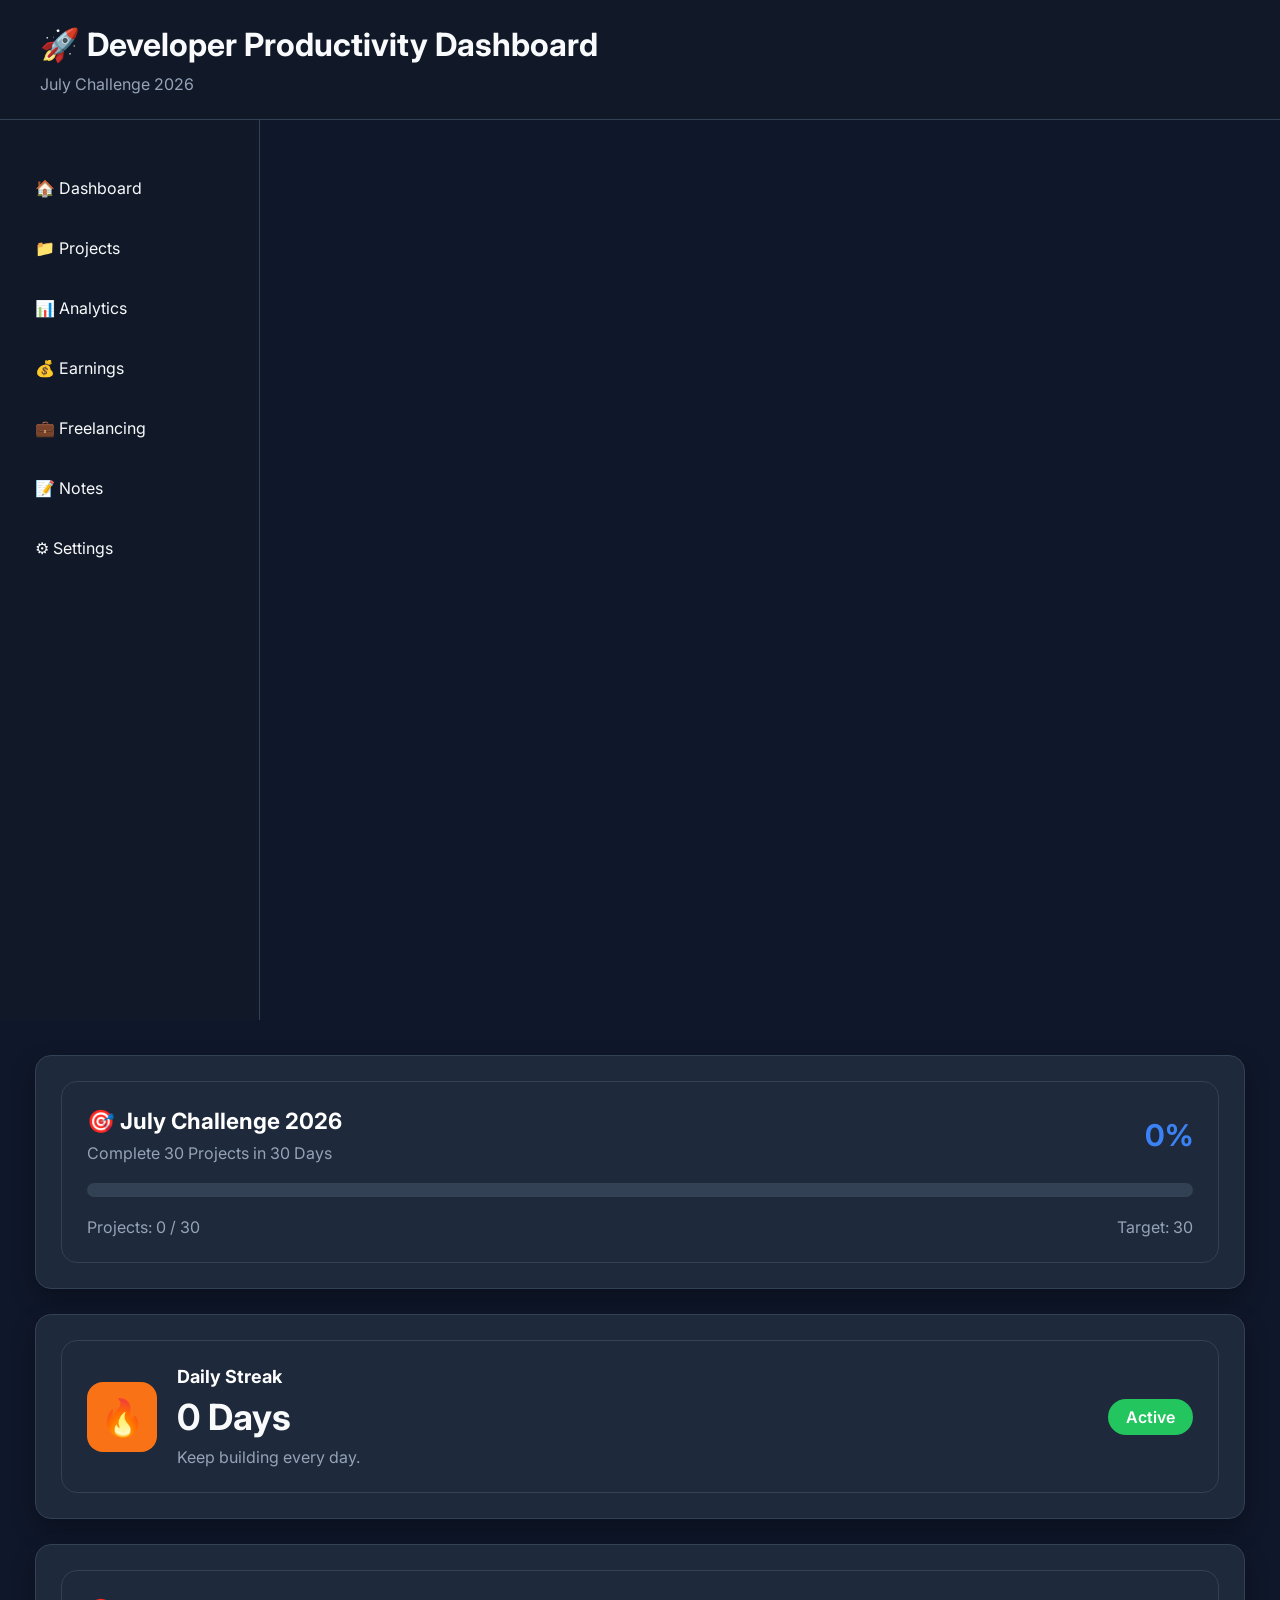
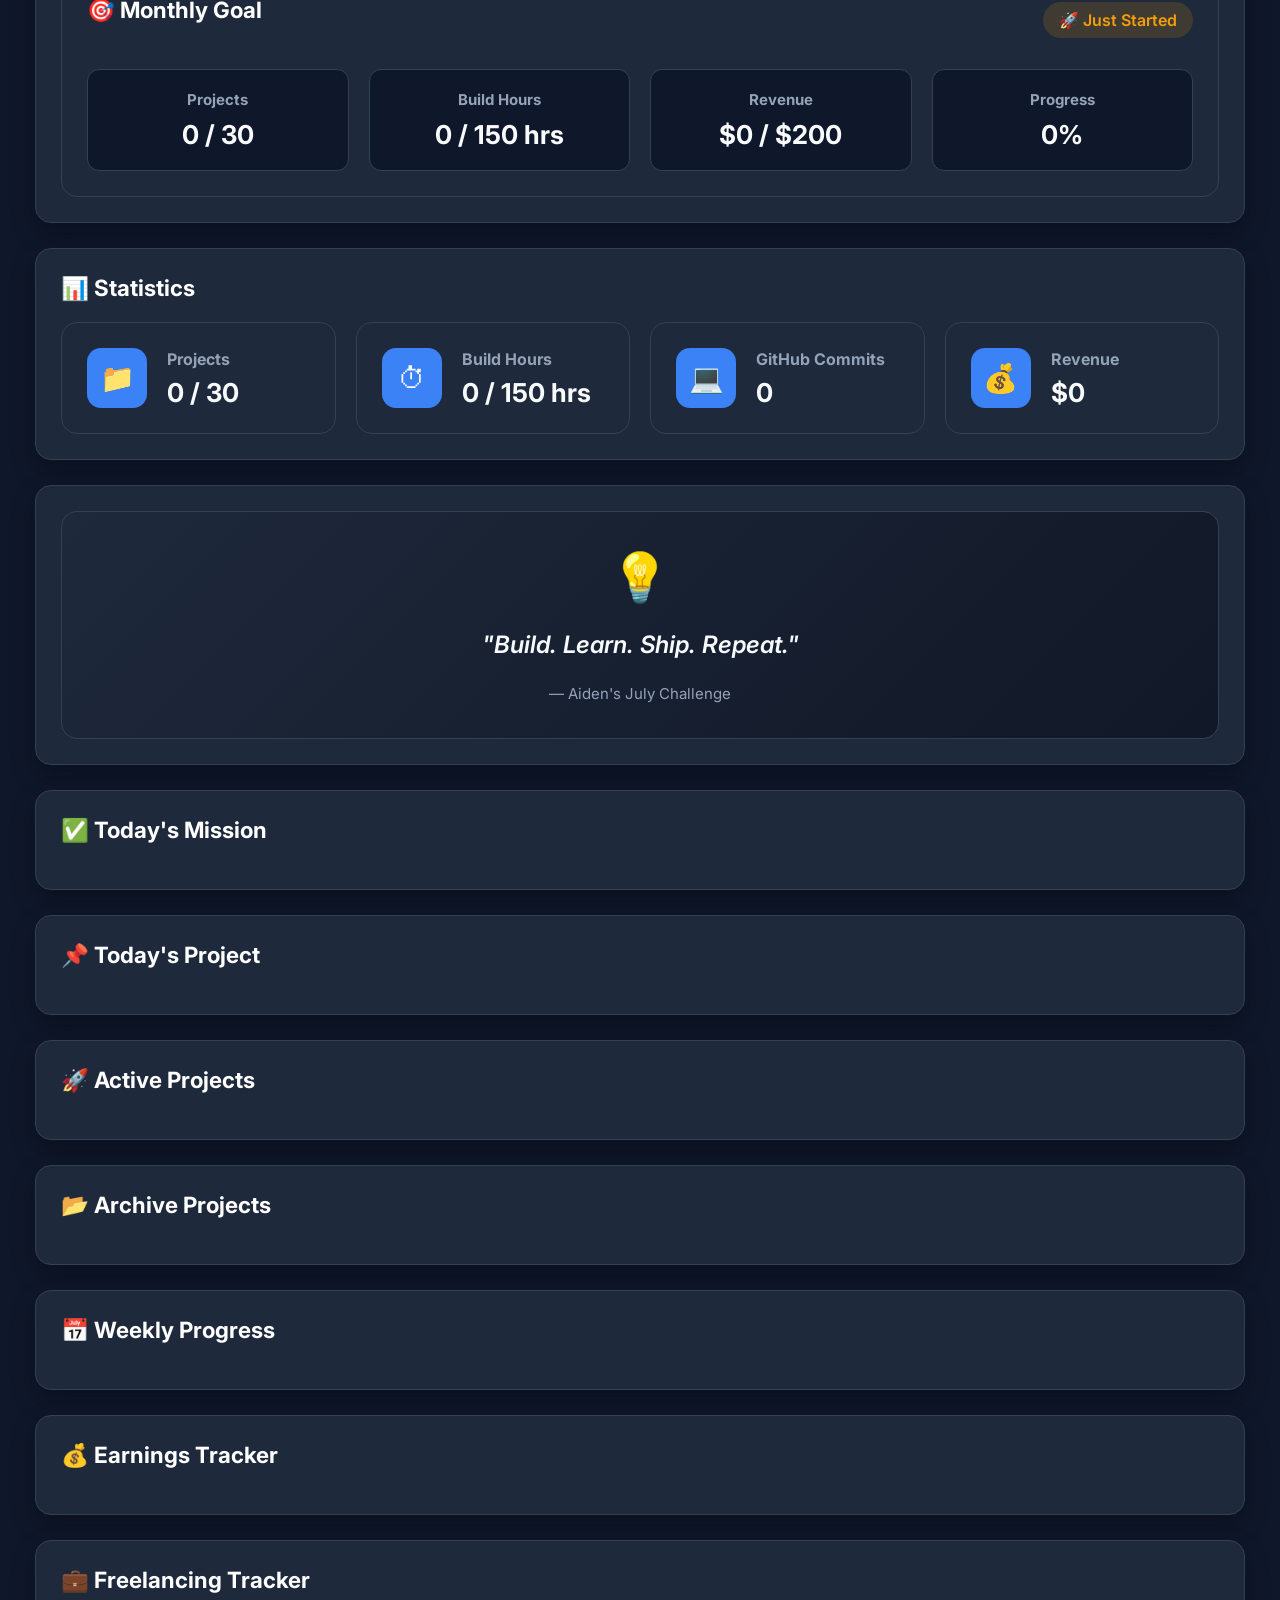
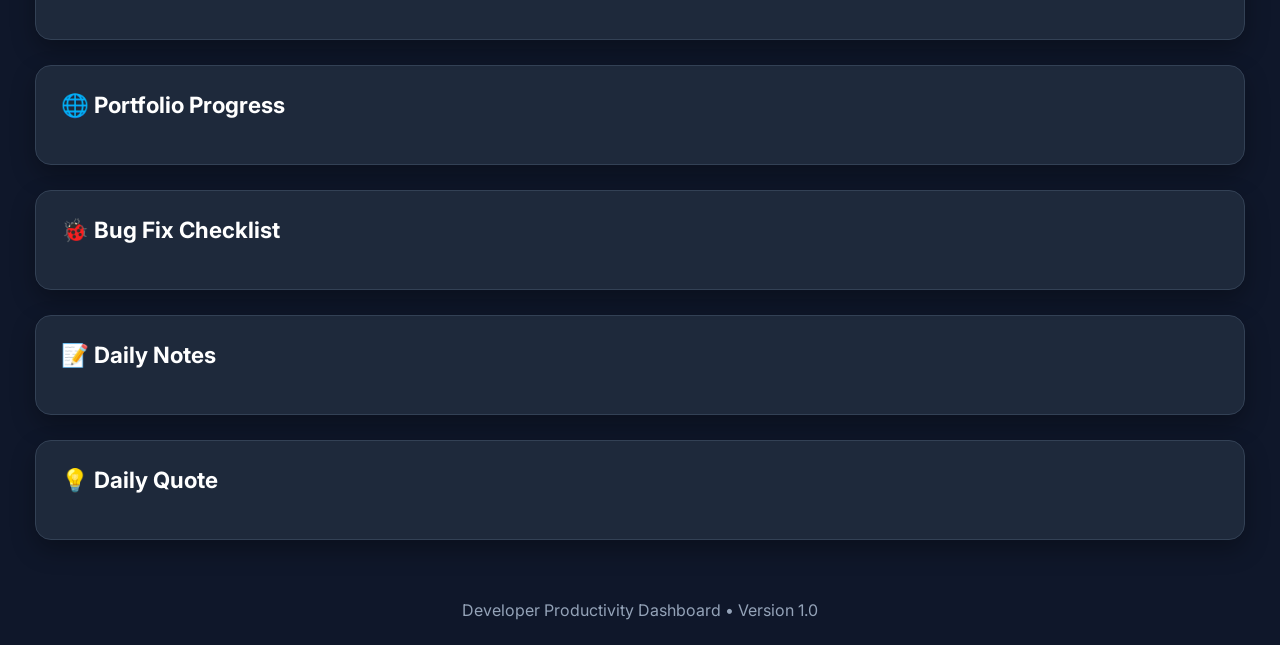
==== index.html @ 8134ac71 "july-tracker" ====
<!DOCTYPE html>
<html lang="en">

<head>
    <!-- Meta -->
    <meta charset="UTF-8">
    <meta name="viewport" content="width=device-width, initial-scale=1.0">

    <!-- Title -->
    <title>Developer Dashboard | July Tracker</title>

    <!-- CSS -->
    <link rel="stylesheet" href="assets/css/style.css">

    <!-- Google Font -->
    <link rel="preconnect" href="https://fonts.googleapis.com">
    <link rel="preconnect" href="https://fonts.gstatic.com" crossorigin>

    <!-- Font Awesome -->
    <link rel="stylesheet"
        href="https://cdnjs.cloudflare.com/ajax/libs/font-awesome/6.7.2/css/all.min.css">
</head>

<body>

    <!-- ================= HEADER ================= -->
    <header id="header">
        <h1>🚀 Developer Productivity Dashboard</h1>
        <p>July Challenge 2026</p>
    </header>

    <!-- ================= SIDEBAR ================= -->
    <aside id="sidebar">

        <nav>

            <ul>
                <li>🏠 Dashboard</li>
                <li>📁 Projects</li>
                <li>📊 Analytics</li>
                <li>💰 Earnings</li>
                <li>💼 Freelancing</li>
                <li>📝 Notes</li>
                <li>⚙ Settings</li>
            </ul>

        </nav>

    </aside>

    <!-- ================= MAIN ================= -->
    <main id="dashboard">

<section id="hero">

    <div class="progress-card">

        <div class="progress-header">

            <div>
                <h2>🎯 July Challenge 2026</h2>
                <p>Complete 30 Projects in 30 Days</p>
            </div>

            <div class="progress-percent">
                <span>0%</span>
            </div>

        </div>

        <div class="progress-bar">

            <div class="progress-fill"></div>

        </div>

        <div class="progress-footer">

            <span>Projects: 0 / 30</span>

            <span>Target: 30</span>

        </div>

    </div>
    
</section>

<section id="streak">

    <div class="streak-card">

        <div class="streak-icon">
            🔥
        </div>

        <div class="streak-content">

            <h2>Daily Streak</h2>

            <h1>0 Days</h1>

            <p>Keep building every day.</p>

        </div>

        <div class="streak-status">

            <span class="badge">
                Active
            </span>

        </div>

    </div>

</section>

<section id="monthly-goal">

    <div class="goal-card">

        <div class="goal-header">

            <h2>🎯 Monthly Goal</h2>

            <span class="goal-status">
                🚀 Just Started
            </span>

        </div>

        <div class="goal-grid">

            <div class="goal-item">

                <h3>Projects</h3>

                <p>0 / 30</p>

            </div>

            <div class="goal-item">

                <h3>Build Hours</h3>

                <p>0 / 150 hrs</p>

            </div>

            <div class="goal-item">

                <h3>Revenue</h3>

                <p>$0 / $200</p>

            </div>

            <div class="goal-item">

                <h3>Progress</h3>

                <p>0%</p>

            </div>

        </div>

    </div>

</section>

<section id="stats">

    <h2>📊 Statistics</h2>

    <div class="stats-grid">

        <div class="stat-card">

            <div class="stat-icon">📁</div>

            <div class="stat-info">

                <h3>Projects</h3>

                <p>0 / 30</p>

            </div>

        </div>

        <div class="stat-card">

            <div class="stat-icon">⏱</div>

            <div class="stat-info">

                <h3>Build Hours</h3>

                <p>0 / 150 hrs</p>

            </div>

        </div>

        <div class="stat-card">

            <div class="stat-icon">💻</div>

            <div class="stat-info">

                <h3>GitHub Commits</h3>

                <p>0</p>

            </div>

        </div>

        <div class="stat-card">

            <div class="stat-icon">💰</div>

            <div class="stat-info">

                <h3>Revenue</h3>

                <p>$0</p>

            </div>

        </div>

    </div>

</section>

<section id="quote">

    <div class="quote-card">

        <div class="quote-icon">
            💡
        </div>

        <blockquote>

            "Build. Learn. Ship. Repeat."

        </blockquote>

        <p class="quote-author">

            — Aiden's July Challenge

        </p>

    </div>

</section>

        <section id="today-mission">
            <h2>✅ Today's Mission</h2>
        </section>

        <section id="today-project">
            <h2>📌 Today's Project</h2>
        </section>

        <section id="active-projects">
            <h2>🚀 Active Projects</h2>
        </section>

        <section id="archive-projects">
            <h2>📂 Archive Projects</h2>
        </section>

        <section id="weekly-progress">
            <h2>📅 Weekly Progress</h2>
        </section>

        <section id="earnings">
            <h2>💰 Earnings Tracker</h2>
        </section>

        <section id="freelancing">
            <h2>💼 Freelancing Tracker</h2>
        </section>

        <section id="portfolio">
            <h2>🌐 Portfolio Progress</h2>
        </section>

        <section id="bug-fix">
            <h2>🐞 Bug Fix Checklist</h2>
        </section>

        <section id="notes">
            <h2>📝 Daily Notes</h2>
        </section>

        <section id="quote">
            <h2>💡 Daily Quote</h2>
        </section>

    </main>

    <!-- ================= FOOTER ================= -->
    <footer id="footer">

        <p>
            Developer Productivity Dashboard • Version 1.0
        </p>

    </footer>

    <!-- JavaScript -->
    <script src="assets/js/app.js"></script>

</body>

</html>
---- assets/css/style.css ----
/* ===================================
   Google Font
=================================== */
@import url('https://fonts.googleapis.com/css2?family=Inter:wght@300;400;500;600;700&display=swap');

/* ===================================
   Reset
=================================== */

*{
    margin:0;
    padding:0;
    box-sizing:border-box;
}

html{
    scroll-behavior:smooth;
}

body{
    font-family:'Inter',sans-serif;
    background:#0f172a;
    color:#f8fafc;
}

/* ===================================
   Variables
=================================== */

:root{

    --bg:#0f172a;
    --sidebar:#111827;
    --card:#1e293b;

    --primary:#3b82f6;
    --success:#22c55e;
    --warning:#f59e0b;
    --danger:#ef4444;

    --text:#f8fafc;
    --muted:#94a3b8;
    --border:#334155;

    --radius:16px;
    --shadow:0 10px 25px rgba(0,0,0,.30);

}

/* ===================================
   Layout
=================================== */

.app-layout{

    display:flex;
    min-height:100vh;

}

/* ===================================
   Sidebar
=================================== */

#sidebar{

    width:260px;
    background:var(--sidebar);
    padding:30px 20px;
    border-right:1px solid var(--border);

    position:sticky;
    top:0;
    height:100vh;

}

#sidebar nav ul{

    list-style:none;

}

#sidebar li{

    margin:16px 0;
    padding:12px 15px;

    border-radius:12px;

    cursor:pointer;

    transition:.3s;

}

#sidebar li:hover{

    background:var(--primary);

}

/* ===================================
   Main Content
=================================== */

.main-content{

    flex:1;
    display:flex;
    flex-direction:column;

}

/* ===================================
   Header
=================================== */

#header{

    background:#111827;

    padding:25px 40px;

    border-bottom:1px solid var(--border);

}

#header h1{

    font-size:2rem;
    margin-bottom:10px;

}

#header p{

    color:var(--muted);

}

/* ===================================
   Dashboard
=================================== */

#dashboard{

    padding:35px;

    display:grid;

    gap:25px;

}

/* ===================================
   Sections
=================================== */

#dashboard section{

    background:var(--card);

    border:1px solid var(--border);

    border-radius:var(--radius);

    padding:25px;

    box-shadow:var(--shadow);

    transition:.3s;

}

#dashboard section:hover{

    transform:translateY(-4px);

    border-color:var(--primary);

}

/* ===================================
   Section Titles
=================================== */

section h2{

    margin-bottom:20px;

    font-size:1.4rem;

    color:white;

}

/* ===================================
   Footer
=================================== */

#footer{

    text-align:center;

    padding:25px;

    color:var(--muted);

}

/* ===================================
   Scrollbar
=================================== */

::-webkit-scrollbar{

    width:10px;

}

::-webkit-scrollbar-track{

    background:#111827;

}

::-webkit-scrollbar-thumb{

    background:#3b82f6;

    border-radius:20px;

}

/* ===================================
   Responsive
=================================== */

@media(max-width:992px){

    .app-layout{

        flex-direction:column;

    }

    #sidebar{

        width:100%;
        height:auto;
        position:relative;

    }

    #sidebar nav ul{

        display:flex;
        flex-wrap:wrap;
        gap:10px;

    }

}

@media(max-width:768px){

    #header{

        padding:20px;

    }

    #dashboard{

        padding:20px;

    }

    #header h1{

        font-size:1.5rem;

    }

    section h2{

        font-size:1.2rem;

    }

}

/* ===================================
   Statistics Cards
=================================== */

.stats-grid{

    display:grid;

    grid-template-columns:repeat(auto-fit,minmax(220px,1fr));

    gap:20px;

    margin-top:20px;

}

.stat-card{

    background:#1e293b;

    border:1px solid var(--border);

    border-radius:16px;

    padding:25px;

    display:flex;

    align-items:center;

    gap:20px;

    transition:.3s;

}

.stat-card:hover{

    transform:translateY(-6px);

    border-color:var(--primary);

    box-shadow:0 12px 30px rgba(0,0,0,.3);

}

.stat-icon{

    width:60px;

    height:60px;

    border-radius:14px;

    background:#3b82f6;

    display:flex;

    justify-content:center;

    align-items:center;

    font-size:28px;

}

.stat-info h3{

    font-size:16px;

    color:var(--muted);

    margin-bottom:8px;

}

.stat-info p{

    font-size:26px;

    font-weight:700;

}

/* ===================================
   Progress Card
=================================== */

.progress-card{

    background:var(--card);

    border:1px solid var(--border);

    border-radius:16px;

    padding:25px;

}

.progress-header{

    display:flex;

    justify-content:space-between;

    align-items:center;

    margin-bottom:20px;

}

.progress-header h2{

    margin-bottom:8px;

}

.progress-header p{

    color:var(--muted);

}

.progress-percent{

    font-size:30px;

    font-weight:bold;

    color:var(--primary);

}

.progress-bar{

    width:100%;

    height:14px;

    background:#334155;

    border-radius:50px;

    overflow:hidden;

    margin-bottom:20px;

}

.progress-fill{

    width:0%;

    height:100%;

    background:linear-gradient(90deg,#3b82f6,#22c55e);

    border-radius:50px;

    transition:.5s;

}

.progress-footer{

    display:flex;

    justify-content:space-between;

    color:var(--muted);

}

/* ===================================
   Daily Streak
=================================== */

.streak-card{

    background:var(--card);

    border:1px solid var(--border);

    border-radius:16px;

    padding:25px;

    display:flex;

    justify-content:space-between;

    align-items:center;

    gap:20px;

    transition:.3s;

}

.streak-card:hover{

    transform:translateY(-4px);

    border-color:#f97316;

}

.streak-icon{

    width:70px;

    height:70px;

    border-radius:16px;

    display:flex;

    justify-content:center;

    align-items:center;

    font-size:36px;

    background:#f97316;

}

.streak-content{

    flex:1;

}

.streak-content h2{

    font-size:18px;

    margin-bottom:8px;

}

.streak-content h1{

    font-size:36px;

    margin-bottom:8px;

}

.streak-content p{

    color:var(--muted);

}

.badge{

    padding:8px 18px;

    border-radius:50px;

    background:var(--success);

    color:white;

    font-weight:600;

}

/* ===================================
   Monthly Goal Card
=================================== */

.goal-card{

    background:var(--card);

    border:1px solid var(--border);

    border-radius:16px;

    padding:25px;

    transition:.3s;

}

.goal-card:hover{

    transform:translateY(-4px);

    border-color:var(--warning);

}

.goal-header{

    display:flex;

    justify-content:space-between;

    align-items:center;

    margin-bottom:25px;

}

.goal-status{

    background:rgba(245,158,11,.15);

    color:var(--warning);

    padding:8px 16px;

    border-radius:30px;

    font-weight:600;

}

.goal-grid{

    display:grid;

    grid-template-columns:repeat(auto-fit,minmax(180px,1fr));

    gap:20px;

}

.goal-item{

    background:#0f172a;

    border:1px solid var(--border);

    border-radius:12px;

    padding:20px;

    text-align:center;

}

.goal-item h3{

    color:var(--muted);

    font-size:15px;

    margin-bottom:10px;

}

.goal-item p{

    font-size:26px;

    font-weight:700;

}

/* ===================================
   Daily Quote
=================================== */

.quote-card{

    background:linear-gradient(135deg,#1e293b,#111827);

    border:1px solid var(--border);

    border-radius:16px;

    padding:35px;

    text-align:center;

    transition:.3s;

}

.quote-card:hover{

    transform:translateY(-5px);

    border-color:var(--primary);

}

.quote-icon{

    font-size:48px;

    margin-bottom:20px;

}

.quote-card blockquote{

    font-size:24px;

    font-style:italic;

    font-weight:600;

    line-height:1.6;

    margin-bottom:20px;

}

.quote-author{

    color:var(--muted);

    font-size:15px;

}
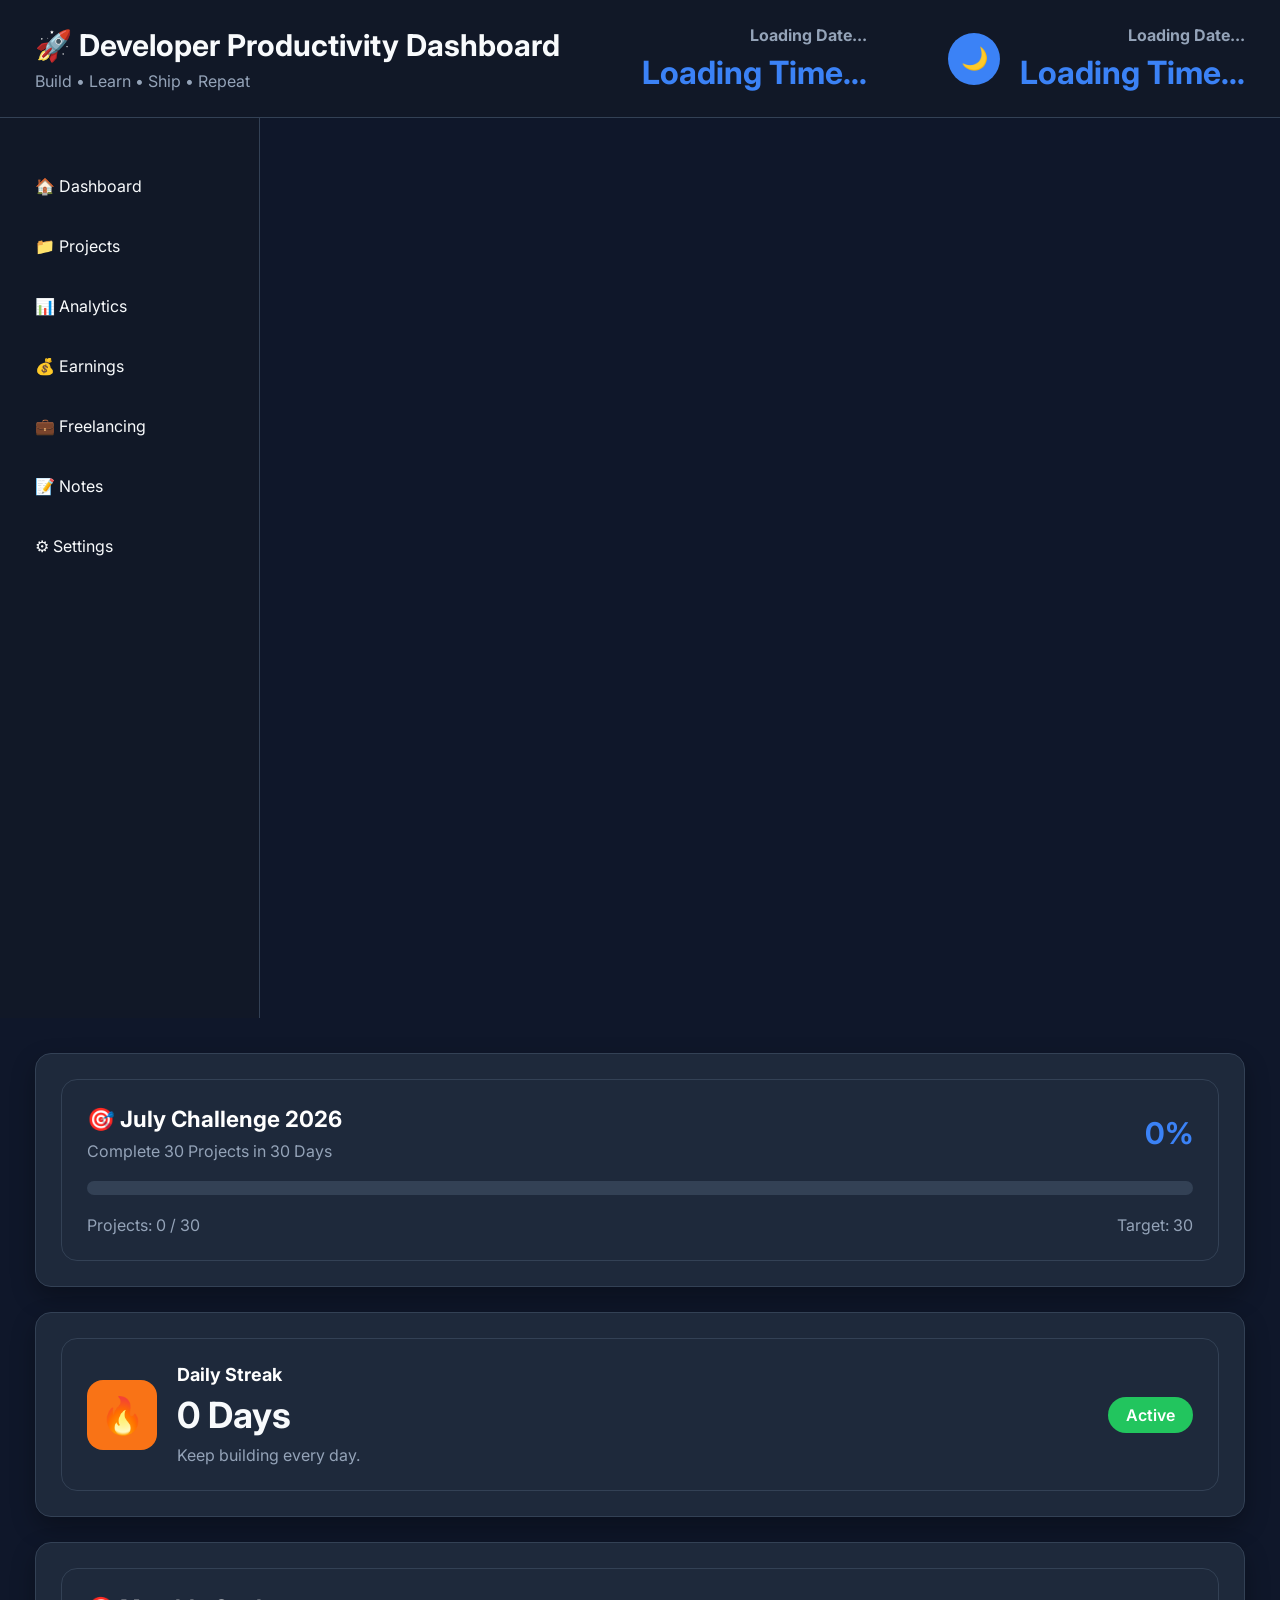
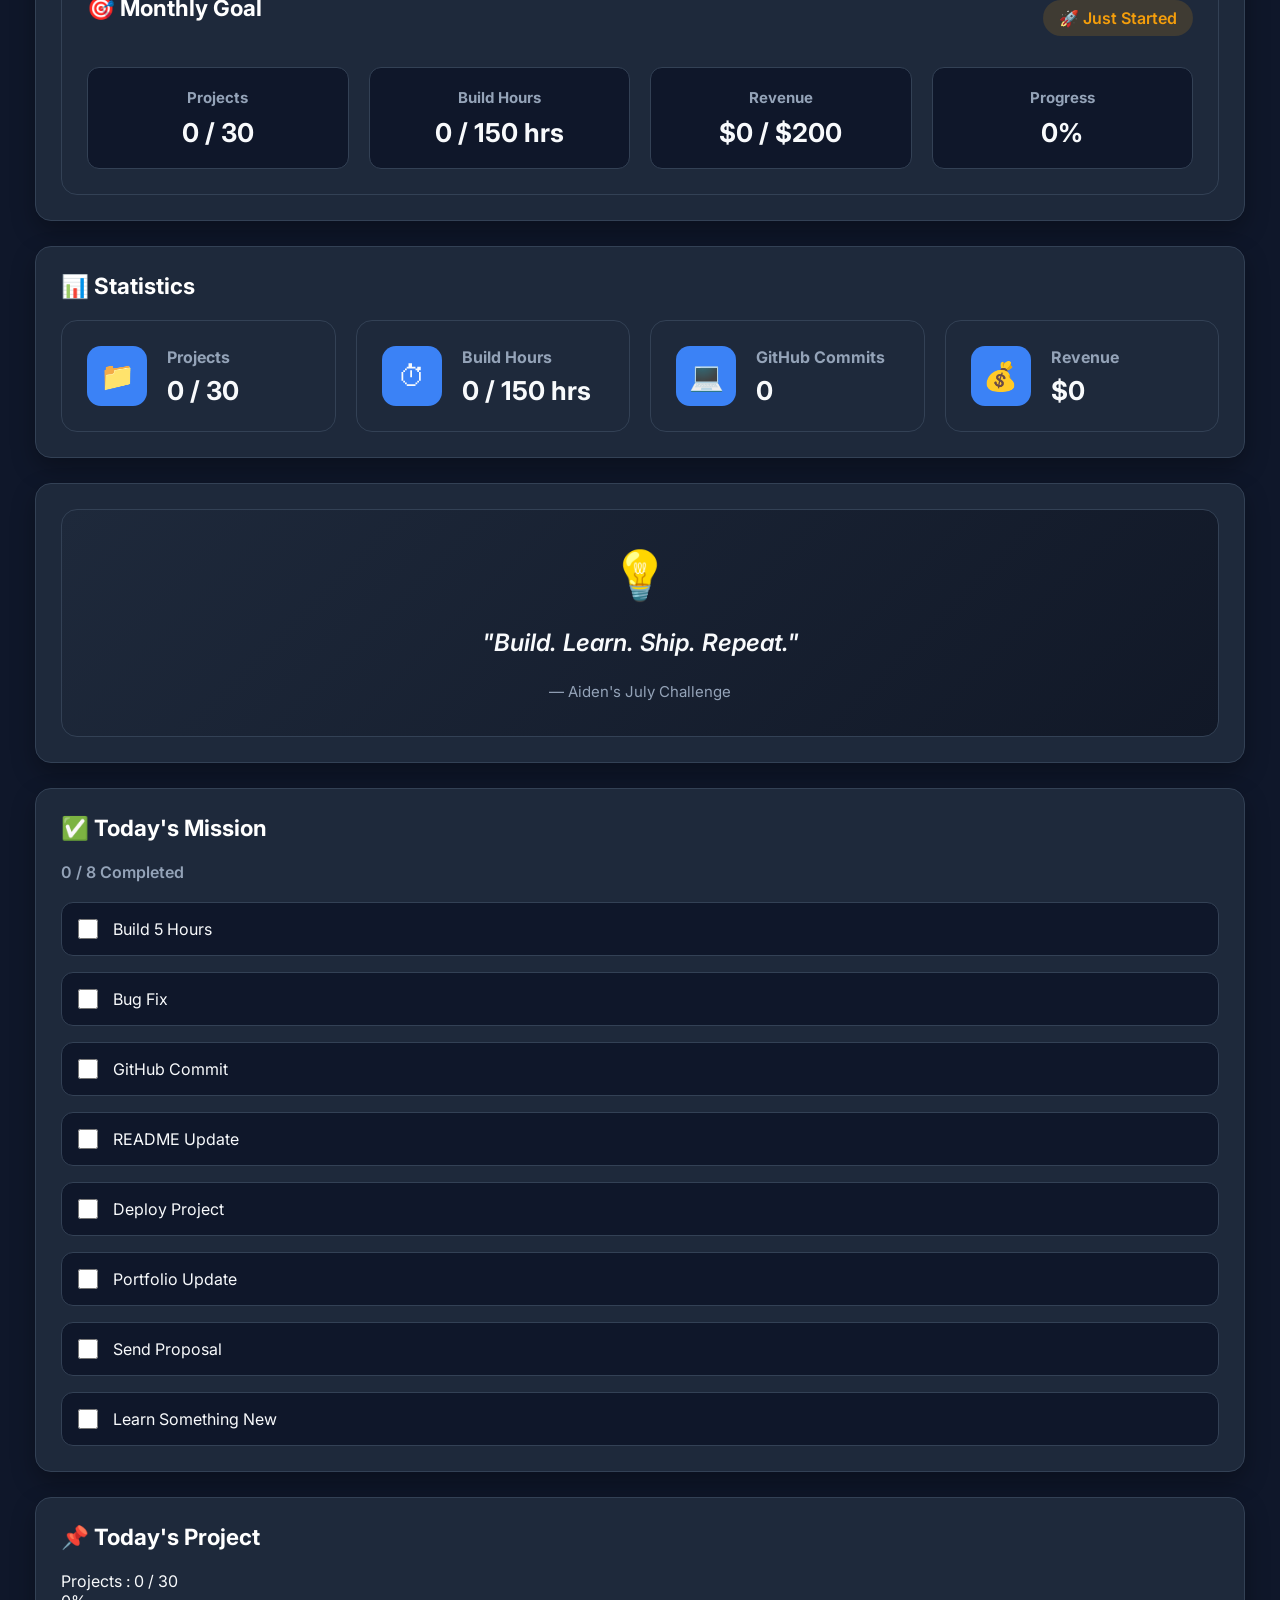
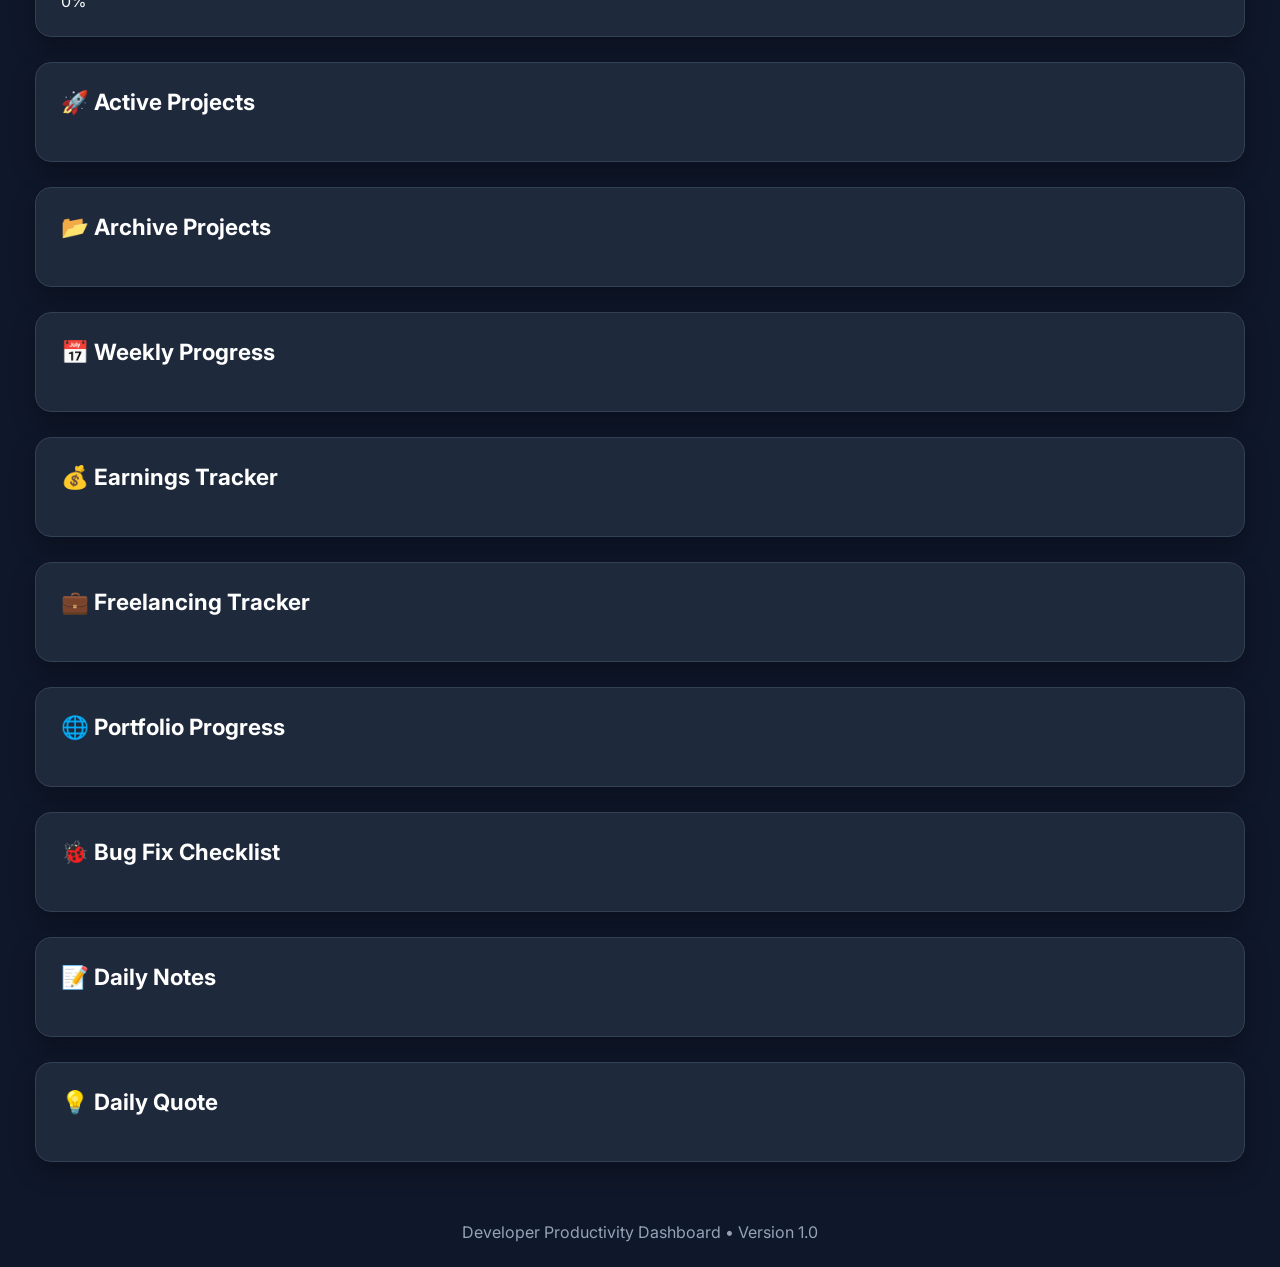
==== commit 29b189c4: "version 2" ====
--- a/index.html
+++ b/index.html
@@ -24,10 +24,49 @@
 <body>
 
     <!-- ================= HEADER ================= -->
-    <header id="header">
+<header id="header">
+
+    <div class="header-left">
+
         <h1>🚀 Developer Productivity Dashboard</h1>
-        <p>July Challenge 2026</p>
-    </header>
+
+        <p>Build • Learn • Ship • Repeat</p>
+
+    </div>
+
+    <div class="header-right">
+
+        <div class="date-time">
+
+            <h3 id="current-date">
+                Loading Date...
+            </h3>
+
+            <h2 id="current-time">
+                Loading Time...
+            </h2>
+
+        </div>
+
+    </div>
+
+    <div class="header-right">
+
+    <button id="theme-toggle" title="Toggle Theme">
+        🌙
+    </button>
+
+    <div class="date-time">
+
+        <h3 id="current-date">Loading Date...</h3>
+
+        <h2 id="current-time">Loading Time...</h2>
+
+    </div>
+
+</div>
+
+</header>
 
     <!-- ================= SIDEBAR ================= -->
     <aside id="sidebar">
@@ -260,12 +299,62 @@
 
 </section>
 
-        <section id="today-mission">
-            <h2>✅ Today's Mission</h2>
-        </section>
+<section id="today-mission">
+
+    <h2>✅ Today's Mission</h2>
+    <p id="task-progress"> 0 / 8 Completed </p>
+
+    <div class="checklist">
+
+        <label>
+            <input type="checkbox" class="task">
+            <span>Build 5 Hours</span>
+        </label>
+
+        <label>
+            <input type="checkbox" class="task">
+            Bug Fix
+        </label>
+
+        <label>
+            <input type="checkbox" class="task">
+            GitHub Commit
+        </label>
+
+        <label>
+            <input type="checkbox" class="task">
+            README Update
+        </label>
+
+        <label>
+            <input type="checkbox" class="task">
+            Deploy Project
+        </label>
+
+        <label>
+            <input type="checkbox" class="task">
+            Portfolio Update
+        </label>
+
+        <label>
+            <input type="checkbox" class="task">
+            Send Proposal
+        </label>
+
+        <label>
+            <input type="checkbox" class="task">
+            Learn Something New
+        </label>
+
+    </div>
+
+</section>
 
         <section id="today-project">
             <h2>📌 Today's Project</h2>
+            <span id="progress-projects">Projects : 0 / 30</span>
+            <p id="goal-progress">0%</p>
+            <div class="progress-fill" id="progress-fill"> </div>
         </section>
 
         <section id="active-projects">
@@ -317,6 +406,10 @@
 
     <!-- JavaScript -->
     <script src="assets/js/app.js"></script>
+    <script src="assets/js/datetime.js"></script>
+    <script src="assets/js/theme.js"></script>
+    <script src="assets/js/storage.js"></script>
+    <script src="assets/js/dashboard.js"></script>
 
 </body>
 
--- a/assets/css/style.css
+++ b/assets/css/style.css
@@ -18,9 +18,11 @@
 }
 
 body{
+
     font-family:'Inter',sans-serif;
-    background:#0f172a;
-    color:#f8fafc;
+    background:var(--bg);
+    color:var(--text);
+
 }
 
 /* ===================================
@@ -47,6 +49,7 @@
 
 }
 
+
 /* ===================================
    Layout
 =================================== */
@@ -118,24 +121,67 @@
 
 #header{
 
-    background:#111827;
-
-    padding:25px 40px;
+    display:flex;
+
+    justify-content:space-between;
+
+    align-items:center;
+
+    background:var(--sidebar);
+
+    padding:25px 35px;
 
     border-bottom:1px solid var(--border);
 
 }
 
-#header h1{
-
-    font-size:2rem;
-    margin-bottom:10px;
-
-}
-
-#header p{
-
-    color:var(--muted);
+.header-left h1{
+
+    font-size:30px;
+
+    margin-bottom:8px;
+
+}
+
+.header-left p{
+
+    color:var(--muted);
+
+}
+
+.header-right{
+
+    text-align:right;
+
+}
+
+#current-date{
+
+    color:var(--muted);
+
+    font-size:16px;
+
+    margin-bottom:8px;
+
+}
+
+#current-time{
+
+    color:var(--primary);
+
+    font-size:32px;
+
+    font-weight:700;
+
+}
+
+.header-right{
+
+    display:flex;
+
+    align-items:center;
+
+    gap:20px;
 
 }
 
@@ -711,4 +757,136 @@
 
     font-size:15px;
 
+}
+
+/* ===================================
+   Theme Toggle
+=================================== */
+
+#theme-toggle{
+
+    width:52px;
+
+    height:52px;
+
+    border:none;
+
+    border-radius:50%;
+
+    cursor:pointer;
+
+    font-size:22px;
+
+    background:var(--primary);
+
+    color:white;
+
+    transition:.3s;
+
+}
+
+#theme-toggle:hover{
+
+    transform:rotate(180deg) scale(1.05);
+
+}
+
+/* ===================================
+   Light Theme
+=================================== */
+
+body.light{
+
+    --bg:#f8fafc;
+
+    --sidebar:#ffffff;
+
+    --card:#ffffff;
+
+    --text:#0f172a;
+
+    --muted:#475569;
+
+    --border:#dbeafe;
+
+}
+
+
+/* ===================================
+   Checklist
+=================================== */
+
+.checklist{
+
+    display:grid;
+
+    gap:16px;
+
+    margin-top:20px;
+
+}
+
+.checklist label{
+
+    display:flex;
+
+    align-items:center;
+
+    gap:15px;
+
+    padding:16px;
+
+    background:var(--bg);
+
+    border:1px solid var(--border);
+
+    border-radius:12px;
+
+    cursor:pointer;
+
+    transition:.3s;
+
+}
+
+.checklist label:hover{
+
+    border-color:var(--primary);
+
+}
+
+.checklist input{
+
+    width:20px;
+
+    height:20px;
+
+    cursor:pointer;
+
+    accent-color:var(--primary);
+
+}
+
+.checklist input:checked + *{
+
+    text-decoration:line-through;
+
+}
+.task:checked + span{
+
+    text-decoration:line-through;
+
+    opacity:.6;
+
+}
+
+#task-progress{
+
+    color:var(--muted);
+
+    margin-top:10px;
+
+    margin-bottom:20px;
+
+    font-weight:600;
+
 }
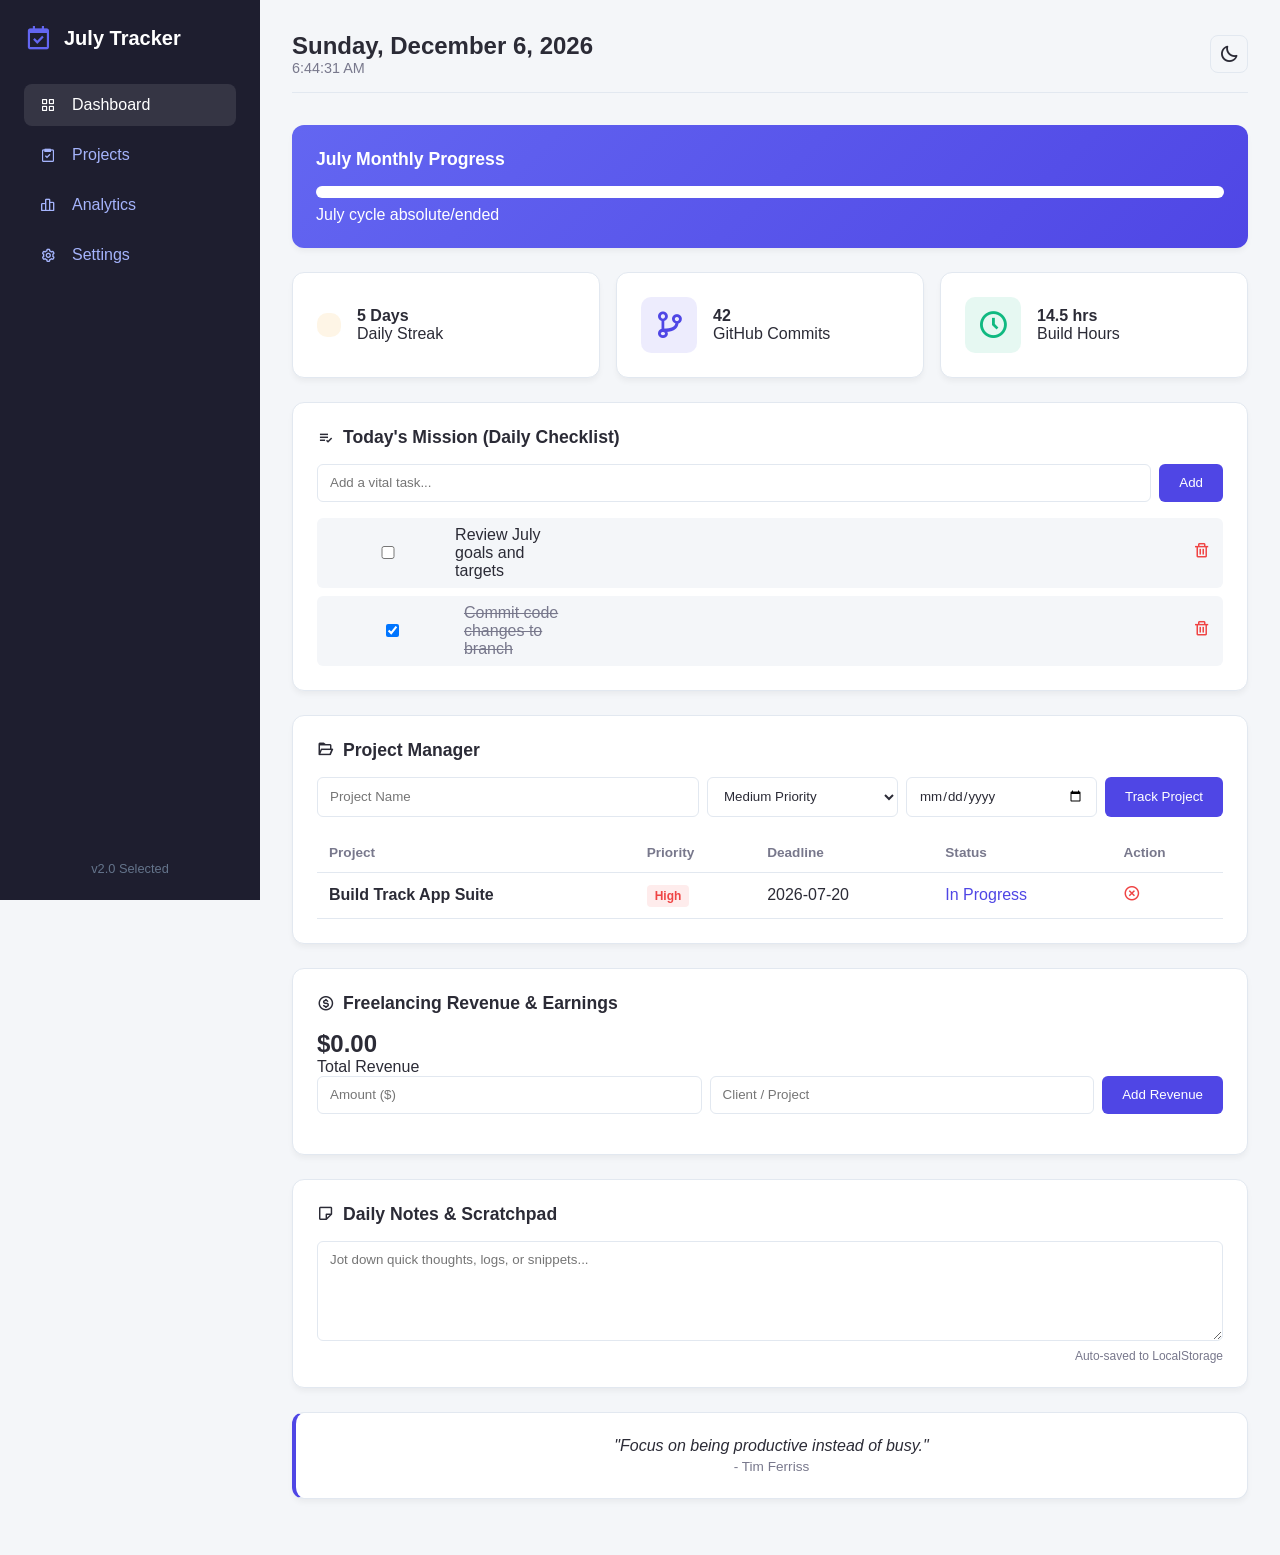
==== commit 785725a2: "version 2" ====
--- a/index.html
+++ b/index.html
@@ -1,416 +1,145 @@
 <!DOCTYPE html>
-<html lang="en">
-
+<html lang="en" data-theme="light">
 <head>
-    <!-- Meta -->
     <meta charset="UTF-8">
     <meta name="viewport" content="width=device-width, initial-scale=1.0">
-
-    <!-- Title -->
-    <title>Developer Dashboard | July Tracker</title>
-
-    <!-- CSS -->
+    <title>July Tracker v2.0</title>
+    <link href="https://unpkg.com/boxicons@2.1.4/css/boxicons.min.css" rel="stylesheet">
     <link rel="stylesheet" href="assets/css/style.css">
-
-    <!-- Google Font -->
-    <link rel="preconnect" href="https://fonts.googleapis.com">
-    <link rel="preconnect" href="https://fonts.gstatic.com" crossorigin>
-
-    <!-- Font Awesome -->
-    <link rel="stylesheet"
-        href="https://cdnjs.cloudflare.com/ajax/libs/font-awesome/6.7.2/css/all.min.css">
 </head>
-
 <body>
 
-    <!-- ================= HEADER ================= -->
-<header id="header">
+    <div class="app-container">
+        <aside class="sidebar">
+            <div class="sidebar-brand">
+                <i class="bx bx-calendar-check"></i>
+                <span>July Tracker</span>
+            </div>
+            <nav class="sidebar-menu">
+                <a href="#" class="active"><i class="bx bx-grid-alt"></i> Dashboard</a>
+                <a href="#"><i class="bx bx-task"></i> Projects</a>
+                <a href="#"><i class="bx bx-bar-chart-alt-2"></i> Analytics</a>
+                <a href="#"><i class="bx bx-cog"></i> Settings</a>
+            </nav>
+            <div class="sidebar-footer">
+                <p>v2.0 Selected</p>
+            </div>
+        </aside>
 
-    <div class="header-left">
+        <main class="main-content">
+            <header class="main-header">
+                <div class="header-info">
+                    <h1 id="header-date">Loading Date...</h1>
+                    <p id="header-time">00:00:00 AM</p>
+                </div>
+                <button id="theme-toggle" class="btn-icon" aria-label="Toggle Theme">
+                    <i class="bx bx-moon"></i>
+                </button>
+            </header>
 
-        <h1>🚀 Developer Productivity Dashboard</h1>
+            <div class="dashboard-grid">
+                
+                <section class="card card-hero">
+                    <h3>July Monthly Progress</h3>
+                    <div class="progress-container">
+                        <div class="progress-bar-wrapper">
+                            <div class="progress-bar" id="monthly-progress-bar" style="width: 0%"></div>
+                        </div>
+                        <span id="progress-percent">0% Completed</span>
+                    </div>
+                </section>
 
-        <p>Build • Learn • Ship • Repeat</p>
+                <section class="stats-row">
+                    <div class="card stat-card">
+                        <i class="bx bx-zap icon-streak"></i>
+                        <div>
+                            <h4 id="stat-streak">0 Days</h4>
+                            <p>Daily Streak</p>
+                        </div>
+                    </div>
+                    <div class="card stat-card">
+                        <i class="bx bx-git-branch icon-commits"></i>
+                        <div>
+                            <h4 id="stat-commits">0</h4>
+                            <p>GitHub Commits</p>
+                        </div>
+                    </div>
+                    <div class="card stat-card">
+                        <i class="bx bx-time-five icon-hours"></i>
+                        <div>
+                            <h4 id="stat-hours">0 hrs</h4>
+                            <p>Build Hours</p>
+                        </div>
+                    </div>
+                </section>
 
+                <section class="card card-checklist">
+                    <h3><i class="bx bx-list-check"></i> Today's Mission (Daily Checklist)</h3>
+                    <form id="checklist-form" class="flex-input">
+                        <input type="text" id="checklist-input" placeholder="Add a vital task..." required>
+                        <button type="submit" class="btn-primary">Add</button>
+                    </form>
+                    <ul id="checklist-items" class="todo-list"></ul>
+                </section>
+
+                <section class="card card-projects">
+                    <h3><i class="bx bx-folder-open"></i> Project Manager</h3>
+                    <form id="project-form" class="project-form-grid">
+                        <input type="text" id="proj-title" placeholder="Project Name" required>
+                        <select id="proj-priority">
+                            <option value="Low">Low Priority</option>
+                            <option value="Medium" selected>Medium Priority</option>
+                            <option value="High">High Priority</option>
+                        </select>
+                        <input type="date" id="proj-deadline" required>
+                        <button type="submit" class="btn-primary">Track Project</button>
+                    </form>
+                    <div class="table-responsive">
+                        <table>
+                            <thead>
+                                <tr>
+                                    <th>Project</th>
+                                    <th>Priority</th>
+                                    <th>Deadline</th>
+                                    <th>Status</th>
+                                    <th>Action</th>
+                                </tr>
+                            </thead>
+                            <tbody id="project-list"></tbody>
+                        </table>
+                    </div>
+                </section>
+
+                <section class="card card-earnings">
+                    <h3><i class="bx bx-dollar-circle"></i> Freelancing Revenue & Earnings</h3>
+                    <div class="earnings-summary">
+                        <div>
+                            <h2 id="total-revenue">$0.00</h2>
+                            <p>Total Revenue</p>
+                        </div>
+                    </div>
+                    <form id="earnings-form" class="flex-input">
+                        <input type="number" id="earn-amount" placeholder="Amount ($)" step="0.01" required>
+                        <input type="text" id="earn-client" placeholder="Client / Project" required>
+                        <button type="submit" class="btn-primary">Add Revenue</button>
+                    </form>
+                </section>
+
+                <section class="card card-notes">
+                    <h3><i class="bx bx-note"></i> Daily Notes & Scratchpad</h3>
+                    <textarea id="notes-textarea" placeholder="Jot down quick thoughts, logs, or snippets..."></textarea>
+                    <p class="saved-status" id="notes-status">Auto-saved to LocalStorage</p>
+                </section>
+
+                <section class="card card-quote">
+                    <p id="quote-text">"Loading inspiration..."</p>
+                    <span id="quote-author">- System</span>
+                </section>
+
+            </div>
+        </main>
     </div>
 
-    <div class="header-right">
-
-        <div class="date-time">
-
-            <h3 id="current-date">
-                Loading Date...
-            </h3>
-
-            <h2 id="current-time">
-                Loading Time...
-            </h2>
-
-        </div>
-
-    </div>
-
-    <div class="header-right">
-
-    <button id="theme-toggle" title="Toggle Theme">
-        🌙
-    </button>
-
-    <div class="date-time">
-
-        <h3 id="current-date">Loading Date...</h3>
-
-        <h2 id="current-time">Loading Time...</h2>
-
-    </div>
-
-</div>
-
-</header>
-
-    <!-- ================= SIDEBAR ================= -->
-    <aside id="sidebar">
-
-        <nav>
-
-            <ul>
-                <li>🏠 Dashboard</li>
-                <li>📁 Projects</li>
-                <li>📊 Analytics</li>
-                <li>💰 Earnings</li>
-                <li>💼 Freelancing</li>
-                <li>📝 Notes</li>
-                <li>⚙ Settings</li>
-            </ul>
-
-        </nav>
-
-    </aside>
-
-    <!-- ================= MAIN ================= -->
-    <main id="dashboard">
-
-<section id="hero">
-
-    <div class="progress-card">
-
-        <div class="progress-header">
-
-            <div>
-                <h2>🎯 July Challenge 2026</h2>
-                <p>Complete 30 Projects in 30 Days</p>
-            </div>
-
-            <div class="progress-percent">
-                <span>0%</span>
-            </div>
-
-        </div>
-
-        <div class="progress-bar">
-
-            <div class="progress-fill"></div>
-
-        </div>
-
-        <div class="progress-footer">
-
-            <span>Projects: 0 / 30</span>
-
-            <span>Target: 30</span>
-
-        </div>
-
-    </div>
-    
-</section>
-
-<section id="streak">
-
-    <div class="streak-card">
-
-        <div class="streak-icon">
-            🔥
-        </div>
-
-        <div class="streak-content">
-
-            <h2>Daily Streak</h2>
-
-            <h1>0 Days</h1>
-
-            <p>Keep building every day.</p>
-
-        </div>
-
-        <div class="streak-status">
-
-            <span class="badge">
-                Active
-            </span>
-
-        </div>
-
-    </div>
-
-</section>
-
-<section id="monthly-goal">
-
-    <div class="goal-card">
-
-        <div class="goal-header">
-
-            <h2>🎯 Monthly Goal</h2>
-
-            <span class="goal-status">
-                🚀 Just Started
-            </span>
-
-        </div>
-
-        <div class="goal-grid">
-
-            <div class="goal-item">
-
-                <h3>Projects</h3>
-
-                <p>0 / 30</p>
-
-            </div>
-
-            <div class="goal-item">
-
-                <h3>Build Hours</h3>
-
-                <p>0 / 150 hrs</p>
-
-            </div>
-
-            <div class="goal-item">
-
-                <h3>Revenue</h3>
-
-                <p>$0 / $200</p>
-
-            </div>
-
-            <div class="goal-item">
-
-                <h3>Progress</h3>
-
-                <p>0%</p>
-
-            </div>
-
-        </div>
-
-    </div>
-
-</section>
-
-<section id="stats">
-
-    <h2>📊 Statistics</h2>
-
-    <div class="stats-grid">
-
-        <div class="stat-card">
-
-            <div class="stat-icon">📁</div>
-
-            <div class="stat-info">
-
-                <h3>Projects</h3>
-
-                <p>0 / 30</p>
-
-            </div>
-
-        </div>
-
-        <div class="stat-card">
-
-            <div class="stat-icon">⏱</div>
-
-            <div class="stat-info">
-
-                <h3>Build Hours</h3>
-
-                <p>0 / 150 hrs</p>
-
-            </div>
-
-        </div>
-
-        <div class="stat-card">
-
-            <div class="stat-icon">💻</div>
-
-            <div class="stat-info">
-
-                <h3>GitHub Commits</h3>
-
-                <p>0</p>
-
-            </div>
-
-        </div>
-
-        <div class="stat-card">
-
-            <div class="stat-icon">💰</div>
-
-            <div class="stat-info">
-
-                <h3>Revenue</h3>
-
-                <p>$0</p>
-
-            </div>
-
-        </div>
-
-    </div>
-
-</section>
-
-<section id="quote">
-
-    <div class="quote-card">
-
-        <div class="quote-icon">
-            💡
-        </div>
-
-        <blockquote>
-
-            "Build. Learn. Ship. Repeat."
-
-        </blockquote>
-
-        <p class="quote-author">
-
-            — Aiden's July Challenge
-
-        </p>
-
-    </div>
-
-</section>
-
-<section id="today-mission">
-
-    <h2>✅ Today's Mission</h2>
-    <p id="task-progress"> 0 / 8 Completed </p>
-
-    <div class="checklist">
-
-        <label>
-            <input type="checkbox" class="task">
-            <span>Build 5 Hours</span>
-        </label>
-
-        <label>
-            <input type="checkbox" class="task">
-            Bug Fix
-        </label>
-
-        <label>
-            <input type="checkbox" class="task">
-            GitHub Commit
-        </label>
-
-        <label>
-            <input type="checkbox" class="task">
-            README Update
-        </label>
-
-        <label>
-            <input type="checkbox" class="task">
-            Deploy Project
-        </label>
-
-        <label>
-            <input type="checkbox" class="task">
-            Portfolio Update
-        </label>
-
-        <label>
-            <input type="checkbox" class="task">
-            Send Proposal
-        </label>
-
-        <label>
-            <input type="checkbox" class="task">
-            Learn Something New
-        </label>
-
-    </div>
-
-</section>
-
-        <section id="today-project">
-            <h2>📌 Today's Project</h2>
-            <span id="progress-projects">Projects : 0 / 30</span>
-            <p id="goal-progress">0%</p>
-            <div class="progress-fill" id="progress-fill"> </div>
-        </section>
-
-        <section id="active-projects">
-            <h2>🚀 Active Projects</h2>
-        </section>
-
-        <section id="archive-projects">
-            <h2>📂 Archive Projects</h2>
-        </section>
-
-        <section id="weekly-progress">
-            <h2>📅 Weekly Progress</h2>
-        </section>
-
-        <section id="earnings">
-            <h2>💰 Earnings Tracker</h2>
-        </section>
-
-        <section id="freelancing">
-            <h2>💼 Freelancing Tracker</h2>
-        </section>
-
-        <section id="portfolio">
-            <h2>🌐 Portfolio Progress</h2>
-        </section>
-
-        <section id="bug-fix">
-            <h2>🐞 Bug Fix Checklist</h2>
-        </section>
-
-        <section id="notes">
-            <h2>📝 Daily Notes</h2>
-        </section>
-
-        <section id="quote">
-            <h2>💡 Daily Quote</h2>
-        </section>
-
-    </main>
-
-    <!-- ================= FOOTER ================= -->
-    <footer id="footer">
-
-        <p>
-            Developer Productivity Dashboard • Version 1.0
-        </p>
-
-    </footer>
-
-    <!-- JavaScript -->
-    <script src="assets/js/app.js"></script>
-    <script src="assets/js/datetime.js"></script>
-    <script src="assets/js/theme.js"></script>
-    <script src="assets/js/storage.js"></script>
-    <script src="assets/js/dashboard.js"></script>
-
+    <script type="module" src="assets/js/app.js"></script>
 </body>
-
 </html>
--- a/assets/css/style.css
+++ b/assets/css/style.css
@@ -1,892 +1,376 @@
-/* ===================================
-   Google Font
-=================================== */
-@import url('https://fonts.googleapis.com/css2?family=Inter:wght@300;400;500;600;700&display=swap');
-
-/* ===================================
-   Reset
-=================================== */
-
-*{
-    margin:0;
-    padding:0;
-    box-sizing:border-box;
-}
-
-html{
-    scroll-behavior:smooth;
-}
-
-body{
-
-    font-family:'Inter',sans-serif;
-    background:var(--bg);
-    color:var(--text);
-
-}
-
-/* ===================================
-   Variables
-=================================== */
-
-:root{
-
-    --bg:#0f172a;
-    --sidebar:#111827;
-    --card:#1e293b;
-
-    --primary:#3b82f6;
-    --success:#22c55e;
-    --warning:#f59e0b;
-    --danger:#ef4444;
-
-    --text:#f8fafc;
-    --muted:#94a3b8;
-    --border:#334155;
-
-    --radius:16px;
-    --shadow:0 10px 25px rgba(0,0,0,.30);
-
-}
-
-
-/* ===================================
-   Layout
-=================================== */
-
-.app-layout{
-
-    display:flex;
-    min-height:100vh;
-
-}
-
-/* ===================================
-   Sidebar
-=================================== */
-
-#sidebar{
-
-    width:260px;
-    background:var(--sidebar);
-    padding:30px 20px;
-    border-right:1px solid var(--border);
-
-    position:sticky;
-    top:0;
-    height:100vh;
-
-}
-
-#sidebar nav ul{
-
-    list-style:none;
-
-}
-
-#sidebar li{
-
-    margin:16px 0;
-    padding:12px 15px;
-
-    border-radius:12px;
-
-    cursor:pointer;
-
-    transition:.3s;
-
-}
-
-#sidebar li:hover{
-
-    background:var(--primary);
-
-}
-
-/* ===================================
-   Main Content
-=================================== */
-
-.main-content{
-
-    flex:1;
-    display:flex;
-    flex-direction:column;
-
-}
-
-/* ===================================
-   Header
-=================================== */
-
-#header{
-
-    display:flex;
-
-    justify-content:space-between;
-
-    align-items:center;
-
-    background:var(--sidebar);
-
-    padding:25px 35px;
-
-    border-bottom:1px solid var(--border);
-
-}
-
-.header-left h1{
-
-    font-size:30px;
-
-    margin-bottom:8px;
-
-}
-
-.header-left p{
-
-    color:var(--muted);
-
-}
-
-.header-right{
-
-    text-align:right;
-
-}
-
-#current-date{
-
-    color:var(--muted);
-
-    font-size:16px;
-
-    margin-bottom:8px;
-
-}
-
-#current-time{
-
-    color:var(--primary);
-
-    font-size:32px;
-
-    font-weight:700;
-
-}
-
-.header-right{
-
-    display:flex;
-
-    align-items:center;
-
-    gap:20px;
-
-}
-
-/* ===================================
-   Dashboard
-=================================== */
-
-#dashboard{
-
-    padding:35px;
-
-    display:grid;
-
-    gap:25px;
-
-}
-
-/* ===================================
-   Sections
-=================================== */
-
-#dashboard section{
-
-    background:var(--card);
-
-    border:1px solid var(--border);
-
-    border-radius:var(--radius);
-
-    padding:25px;
-
-    box-shadow:var(--shadow);
-
-    transition:.3s;
-
-}
-
-#dashboard section:hover{
-
-    transform:translateY(-4px);
-
-    border-color:var(--primary);
-
-}
-
-/* ===================================
-   Section Titles
-=================================== */
-
-section h2{
-
-    margin-bottom:20px;
-
-    font-size:1.4rem;
-
-    color:white;
-
-}
-
-/* ===================================
-   Footer
-=================================== */
-
-#footer{
-
-    text-align:center;
-
-    padding:25px;
-
-    color:var(--muted);
-
-}
-
-/* ===================================
-   Scrollbar
-=================================== */
-
-::-webkit-scrollbar{
-
-    width:10px;
-
-}
-
-::-webkit-scrollbar-track{
-
-    background:#111827;
-
-}
-
-::-webkit-scrollbar-thumb{
-
-    background:#3b82f6;
-
-    border-radius:20px;
-
-}
-
-/* ===================================
-   Responsive
-=================================== */
-
-@media(max-width:992px){
-
-    .app-layout{
-
-        flex-direction:column;
-
-    }
-
-    #sidebar{
-
-        width:100%;
-        height:auto;
-        position:relative;
-
-    }
-
-    #sidebar nav ul{
-
-        display:flex;
-        flex-wrap:wrap;
-        gap:10px;
-
-    }
-
-}
-
-@media(max-width:768px){
-
-    #header{
-
-        padding:20px;
-
-    }
-
-    #dashboard{
-
-        padding:20px;
-
-    }
-
-    #header h1{
-
-        font-size:1.5rem;
-
-    }
-
-    section h2{
-
-        font-size:1.2rem;
-
-    }
-
-}
-
-/* ===================================
-   Statistics Cards
-=================================== */
-
-.stats-grid{
-
-    display:grid;
-
-    grid-template-columns:repeat(auto-fit,minmax(220px,1fr));
-
-    gap:20px;
-
-    margin-top:20px;
-
-}
-
-.stat-card{
-
-    background:#1e293b;
-
-    border:1px solid var(--border);
-
-    border-radius:16px;
-
-    padding:25px;
-
-    display:flex;
-
-    align-items:center;
-
-    gap:20px;
-
-    transition:.3s;
-
-}
-
-.stat-card:hover{
-
-    transform:translateY(-6px);
-
-    border-color:var(--primary);
-
-    box-shadow:0 12px 30px rgba(0,0,0,.3);
-
-}
-
-.stat-icon{
-
-    width:60px;
-
-    height:60px;
-
-    border-radius:14px;
-
-    background:#3b82f6;
-
-    display:flex;
-
-    justify-content:center;
-
-    align-items:center;
-
-    font-size:28px;
-
-}
-
-.stat-info h3{
-
-    font-size:16px;
-
-    color:var(--muted);
-
-    margin-bottom:8px;
-
-}
-
-.stat-info p{
-
-    font-size:26px;
-
-    font-weight:700;
-
-}
-
-/* ===================================
-   Progress Card
-=================================== */
-
-.progress-card{
-
-    background:var(--card);
-
-    border:1px solid var(--border);
-
-    border-radius:16px;
-
-    padding:25px;
-
-}
-
-.progress-header{
-
-    display:flex;
-
-    justify-content:space-between;
-
-    align-items:center;
-
-    margin-bottom:20px;
-
-}
-
-.progress-header h2{
-
-    margin-bottom:8px;
-
-}
-
-.progress-header p{
-
-    color:var(--muted);
-
-}
-
-.progress-percent{
-
-    font-size:30px;
-
-    font-weight:bold;
-
-    color:var(--primary);
-
-}
-
-.progress-bar{
-
-    width:100%;
-
-    height:14px;
-
-    background:#334155;
-
-    border-radius:50px;
-
-    overflow:hidden;
-
-    margin-bottom:20px;
-
-}
-
-.progress-fill{
-
-    width:0%;
-
-    height:100%;
-
-    background:linear-gradient(90deg,#3b82f6,#22c55e);
-
-    border-radius:50px;
-
-    transition:.5s;
-
-}
-
-.progress-footer{
-
-    display:flex;
-
-    justify-content:space-between;
-
-    color:var(--muted);
-
-}
-
-/* ===================================
-   Daily Streak
-=================================== */
-
-.streak-card{
-
-    background:var(--card);
-
-    border:1px solid var(--border);
-
-    border-radius:16px;
-
-    padding:25px;
-
-    display:flex;
-
-    justify-content:space-between;
-
-    align-items:center;
-
-    gap:20px;
-
-    transition:.3s;
-
-}
-
-.streak-card:hover{
-
-    transform:translateY(-4px);
-
-    border-color:#f97316;
-
-}
-
-.streak-icon{
-
-    width:70px;
-
-    height:70px;
-
-    border-radius:16px;
-
-    display:flex;
-
-    justify-content:center;
-
-    align-items:center;
-
-    font-size:36px;
-
-    background:#f97316;
-
-}
-
-.streak-content{
-
-    flex:1;
-
-}
-
-.streak-content h2{
-
-    font-size:18px;
-
-    margin-bottom:8px;
-
-}
-
-.streak-content h1{
-
-    font-size:36px;
-
-    margin-bottom:8px;
-
-}
-
-.streak-content p{
-
-    color:var(--muted);
-
-}
-
-.badge{
-
-    padding:8px 18px;
-
-    border-radius:50px;
-
-    background:var(--success);
-
-    color:white;
-
-    font-weight:600;
-
-}
-
-/* ===================================
-   Monthly Goal Card
-=================================== */
-
-.goal-card{
-
-    background:var(--card);
-
-    border:1px solid var(--border);
-
-    border-radius:16px;
-
-    padding:25px;
-
-    transition:.3s;
-
-}
-
-.goal-card:hover{
-
-    transform:translateY(-4px);
-
-    border-color:var(--warning);
-
-}
-
-.goal-header{
-
-    display:flex;
-
-    justify-content:space-between;
-
-    align-items:center;
-
-    margin-bottom:25px;
-
-}
-
-.goal-status{
-
-    background:rgba(245,158,11,.15);
-
-    color:var(--warning);
-
-    padding:8px 16px;
-
-    border-radius:30px;
-
-    font-weight:600;
-
-}
-
-.goal-grid{
-
-    display:grid;
-
-    grid-template-columns:repeat(auto-fit,minmax(180px,1fr));
-
-    gap:20px;
-
-}
-
-.goal-item{
-
-    background:#0f172a;
-
-    border:1px solid var(--border);
-
-    border-radius:12px;
-
-    padding:20px;
-
-    text-align:center;
-
-}
-
-.goal-item h3{
-
-    color:var(--muted);
-
-    font-size:15px;
-
-    margin-bottom:10px;
-
-}
-
-.goal-item p{
-
-    font-size:26px;
-
-    font-weight:700;
-
-}
-
-/* ===================================
-   Daily Quote
-=================================== */
-
-.quote-card{
-
-    background:linear-gradient(135deg,#1e293b,#111827);
-
-    border:1px solid var(--border);
-
-    border-radius:16px;
-
-    padding:35px;
-
-    text-align:center;
-
-    transition:.3s;
-
-}
-
-.quote-card:hover{
-
-    transform:translateY(-5px);
-
-    border-color:var(--primary);
-
-}
-
-.quote-icon{
-
-    font-size:48px;
-
-    margin-bottom:20px;
-
-}
-
-.quote-card blockquote{
-
-    font-size:24px;
-
-    font-style:italic;
-
-    font-weight:600;
-
-    line-height:1.6;
-
-    margin-bottom:20px;
-
-}
-
-.quote-author{
-
-    color:var(--muted);
-
-    font-size:15px;
-
-}
-
-/* ===================================
-   Theme Toggle
-=================================== */
-
-#theme-toggle{
-
-    width:52px;
-
-    height:52px;
-
-    border:none;
-
-    border-radius:50%;
-
-    cursor:pointer;
-
-    font-size:22px;
-
-    background:var(--primary);
-
-    color:white;
-
-    transition:.3s;
-
-}
-
-#theme-toggle:hover{
-
-    transform:rotate(180deg) scale(1.05);
-
-}
-
-/* ===================================
-   Light Theme
-=================================== */
-
-body.light{
-
-    --bg:#f8fafc;
-
-    --sidebar:#ffffff;
-
-    --card:#ffffff;
-
-    --text:#0f172a;
-
-    --muted:#475569;
-
-    --border:#dbeafe;
-
-}
-
-
-/* ===================================
-   Checklist
-=================================== */
-
-.checklist{
-
-    display:grid;
-
-    gap:16px;
-
-    margin-top:20px;
-
-}
-
-.checklist label{
-
-    display:flex;
-
-    align-items:center;
-
-    gap:15px;
-
-    padding:16px;
-
-    background:var(--bg);
-
-    border:1px solid var(--border);
-
-    border-radius:12px;
-
-    cursor:pointer;
-
-    transition:.3s;
-
-}
-
-.checklist label:hover{
-
-    border-color:var(--primary);
-
-}
-
-.checklist input{
-
-    width:20px;
-
-    height:20px;
-
-    cursor:pointer;
-
-    accent-color:var(--primary);
-
-}
-
-.checklist input:checked + *{
-
-    text-decoration:line-through;
-
-}
-.task:checked + span{
-
-    text-decoration:line-through;
-
-    opacity:.6;
-
-}
-
-#task-progress{
-
-    color:var(--muted);
-
-    margin-top:10px;
-
-    margin-bottom:20px;
-
-    font-weight:600;
-
+/* ==========================================
+   VARIABLES & DESIGN SYSTEM
+   ========================================== */
+:root {
+    --bg-primary: #f4f6f9;
+    --bg-sidebar: #1e1e2f;
+    --bg-card: #ffffff;
+    --text-main: #2b2b36;
+    --text-muted: #78788c;
+    --accent: #4f46e5;
+    --accent-hover: #4338ca;
+    --border-color: #e2e8f0;
+    --success: #10b981;
+    --warning: #f59e0b;
+    --danger: #ef4444;
+    --transition: all 0.3s cubic-bezier(0.4, 0, 0.2, 1);
+}
+
+[data-theme="dark"] {
+    --bg-primary: #0f0f1a;
+    --bg-sidebar: #07070f;
+    --bg-card: #181824;
+    --text-main: #f3f4f6;
+    --text-muted: #9ca3af;
+    --border-color: #27273a;
+}
+
+/* ==========================================
+   RESET & BASE STYLES
+   ========================================== */
+* {
+    box-sizing: border-box;
+    margin: 0;
+    padding: 0;
+}
+
+body {
+    font-family: 'Segoe UI', Roboto, Helvetica, Arial, sans-serif;
+    background-color: var(--bg-primary);
+    color: var(--text-main);
+    transition: var(--transition);
+    min-height: 100vh;
+}
+
+/* ==========================================
+   APP LAYOUT STRUCTURE
+   ========================================== */
+.app-container {
+    display: flex;
+    min-height: 100vh;
+}
+
+/* SIDEBAR STYLES */
+.sidebar {
+    width: 260px;
+    background-color: var(--bg-sidebar);
+    color: #ffffff;
+    display: flex;
+    flex-direction: column;
+    padding: 1.5rem;
+    position: fixed;
+    height: 100vh;
+    z-index: 100;
+}
+
+.sidebar-brand {
+    display: flex;
+    align-items: center;
+    gap: 0.75rem;
+    font-size: 1.25rem;
+    font-weight: 700;
+    margin-bottom: 2rem;
+}
+
+.sidebar-brand i {
+    font-size: 1.75rem;
+    color: #6366f1;
+}
+
+.sidebar-menu {
+    display: flex;
+    flex-direction: column;
+    gap: 0.5rem;
+    flex-grow: 1;
+}
+
+.sidebar-menu a {
+    display: flex;
+    align-items: center;
+    gap: 1rem;
+    color: #a5b4fc;
+    text-decoration: none;
+    padding: 0.75rem 1rem;
+    border-radius: 8px;
+    font-weight: 500;
+    transition: var(--transition);
+}
+
+.sidebar-menu a:hover, 
+.sidebar-menu a.active {
+    background-color: rgba(255, 255, 255, 0.1);
+    color: #ffffff;
+}
+
+.sidebar-footer {
+    font-size: 0.8rem;
+    color: #64748b;
+    text-align: center;
+}
+
+/* MAIN BODY & CONTENT CONFIGURATIONS */
+.main-content {
+    margin-left: 260px;
+    flex-grow: 1;
+    padding: 2rem;
+    max-width: 1400px;
+    width: calc(100% - 260px);
+}
+
+.main-header {
+    display: flex;
+    justify-content: space-between;
+    align-items: center;
+    margin-bottom: 2rem;
+    padding-bottom: 1rem;
+    border-bottom: 1px solid var(--border-color);
+}
+
+.header-info h1 {
+    font-size: 1.5rem;
+    font-weight: 600;
+}
+
+.header-info p {
+    color: var(--text-muted);
+    font-size: 0.9rem;
+}
+
+/* ==========================================
+   COMPONENTS & UTILITIES
+   ========================================== */
+.card {
+    background-color: var(--bg-card);
+    border: 1px solid var(--border-color);
+    border-radius: 12px;
+    padding: 1.5rem;
+    box-shadow: 0 4px 6px -1px rgba(0,0,0,0.05);
+    margin-bottom: 1.5rem;
+}
+
+.card h3 {
+    font-size: 1.1rem;
+    font-weight: 600;
+    margin-bottom: 1rem;
+    display: flex;
+    align-items: center;
+    gap: 0.5rem;
+}
+
+/* HERO PROGRESS BAR */
+.card-hero {
+    background: linear-gradient(135deg, #6366f1 0%, #4f46e5 100%);
+    color: white;
+    border: none;
+}
+
+.progress-container {
+    margin-top: 1rem;
+}
+
+.progress-bar-wrapper {
+    background-color: rgba(255, 255, 255, 0.2);
+    border-radius: 9999px;
+    height: 12px;
+    overflow: hidden;
+    margin-bottom: 0.5rem;
+}
+
+.progress-bar {
+    height: 100%;
+    background-color: #ffffff;
+    width: 0%;
+    transition: width 0.5s ease-out;
+}
+
+/* STATISTICS LAYOUT MAPS */
+.stats-row {
+    display: grid;
+    grid-template-columns: repeat(auto-fit, minmax(220px, 1fr));
+    gap: 1rem;
+    margin-bottom: 1.5rem;
+}
+
+.stat-card {
+    display: flex;
+    align-items: center;
+    gap: 1rem;
+    margin-bottom: 0;
+}
+
+.stat-card i {
+    font-size: 2rem;
+    padding: 0.75rem;
+    border-radius: 10px;
+}
+
+.icon-streak { color: var(--warning); background-color: rgba(245,158,11,0.1); }
+.icon-commits { color: var(--accent); background-color: rgba(79,70,229,0.1); }
+.icon-hours { color: var(--success); background-color: rgba(16,185,129,0.1); }
+
+/* INTERACTION INPUT FORMS & UTILS */
+.flex-input {
+    display: flex;
+    gap: 0.5rem;
+    margin-bottom: 1rem;
+}
+
+input, select, textarea {
+    width: 100%;
+    padding: 0.65rem 0.75rem;
+    border: 1px solid var(--border-color);
+    border-radius: 6px;
+    background-color: var(--bg-card);
+    color: var(--text-main);
+    outline: none;
+    font-family: inherit;
+}
+
+input:focus, select:focus, textarea:focus {
+    border-color: var(--accent);
+}
+
+.btn-primary {
+    background-color: var(--accent);
+    color: white;
+    border: none;
+    padding: 0.65rem 1.25rem;
+    border-radius: 6px;
+    cursor: pointer;
+    font-weight: 500;
+    white-space: nowrap;
+    transition: var(--transition);
+}
+
+.btn-primary:hover {
+    background-color: var(--accent-hover);
+}
+
+.btn-icon {
+    background: none;
+    border: 1px solid var(--border-color);
+    color: var(--text-main);
+    padding: 0.5rem;
+    border-radius: 8px;
+    cursor: pointer;
+    font-size: 1.25rem;
+    display: flex;
+    align-items: center;
+    justify-content: center;
+    transition: var(--transition);
+}
+
+.btn-icon:hover {
+    background-color: var(--border-color);
+}
+
+/* CHECKLIST DESIGN MODULES */
+.todo-list {
+    list-style: none;
+    display: flex;
+    flex-direction: column;
+    gap: 0.5rem;
+}
+
+.todo-item {
+    display: flex;
+    align-items: center;
+    justify-content: space-between;
+    padding: 0.5rem 0.75rem;
+    background-color: var(--bg-primary);
+    border-radius: 6px;
+}
+
+.todo-item.completed span {
+    text-decoration: line-through;
+    color: var(--text-muted);
+}
+
+.btn-del {
+    background: none;
+    border: none;
+    color: var(--danger);
+    cursor: pointer;
+    font-size: 1.1rem;
+}
+
+/* PROJECT DATA DATA TABLES */
+.project-form-grid {
+    display: grid;
+    grid-template-columns: 2fr 1fr 1fr auto;
+    gap: 0.5rem;
+    margin-bottom: 1rem;
+}
+
+.table-responsive {
+    overflow-x: auto;
+}
+
+table {
+    width: 100%;
+    border-collapse: collapse;
+    text-align: left;
+}
+
+th, td {
+    padding: 0.75rem;
+    border-bottom: 1px solid var(--border-color);
+}
+
+th {
+    color: var(--text-muted);
+    font-weight: 600;
+    font-size: 0.85rem;
+}
+
+.badge {
+    padding: 0.25rem 0.5rem;
+    border-radius: 4px;
+    font-size: 0.75rem;
+    font-weight: 600;
+}
+
+.badge-high { background-color: rgba(239,68,68,0.1); color: var(--danger); }
+.badge-medium { background-color: rgba(245,158,11,0.1); color: var(--warning); }
+.badge-low { background-color: rgba(16,185,129,0.1); color: var(--success); }
+
+/* SCRATCHPAD AUTO-SAVE TEXTAREA */
+textarea {
+    resize: vertical;
+    min-height: 100px;
+}
+.saved-status {
+    font-size: 0.75rem;
+    color: var(--text-muted);
+    text-align: right;
+    margin-top: 0.25rem;
+}
+
+/* QUOTES VIEW PORTAL */
+.card-quote {
+    font-style: italic;
+    text-align: center;
+    border-left: 4px solid var(--accent);
+}
+.card-quote span {
+    display: block;
+    margin-top: 0.25rem;
+    font-style: normal;
+    font-size: 0.85rem;
+    color: var(--text-muted);
+}
+
+/* ==========================================
+   RESPONSIVE LAYOUT BREAKPOINTS
+   ========================================== */
+@media (max-width: 992px) {
+    .sidebar { width: 70px; padding: 1rem 0.5rem; align-items: center; }
+    .sidebar-brand span, .sidebar-menu a span, .sidebar-footer { display: none; }
+    .main-content { margin-left: 70px; width: calc(100% - 70px); }
+    .project-form-grid { grid-template-columns: 1fr; }
+}
+
+@media (max-width: 576px) {
+    .main-content { padding: 1rem; }
+    .flex-input { flex-direction: column; }
 }
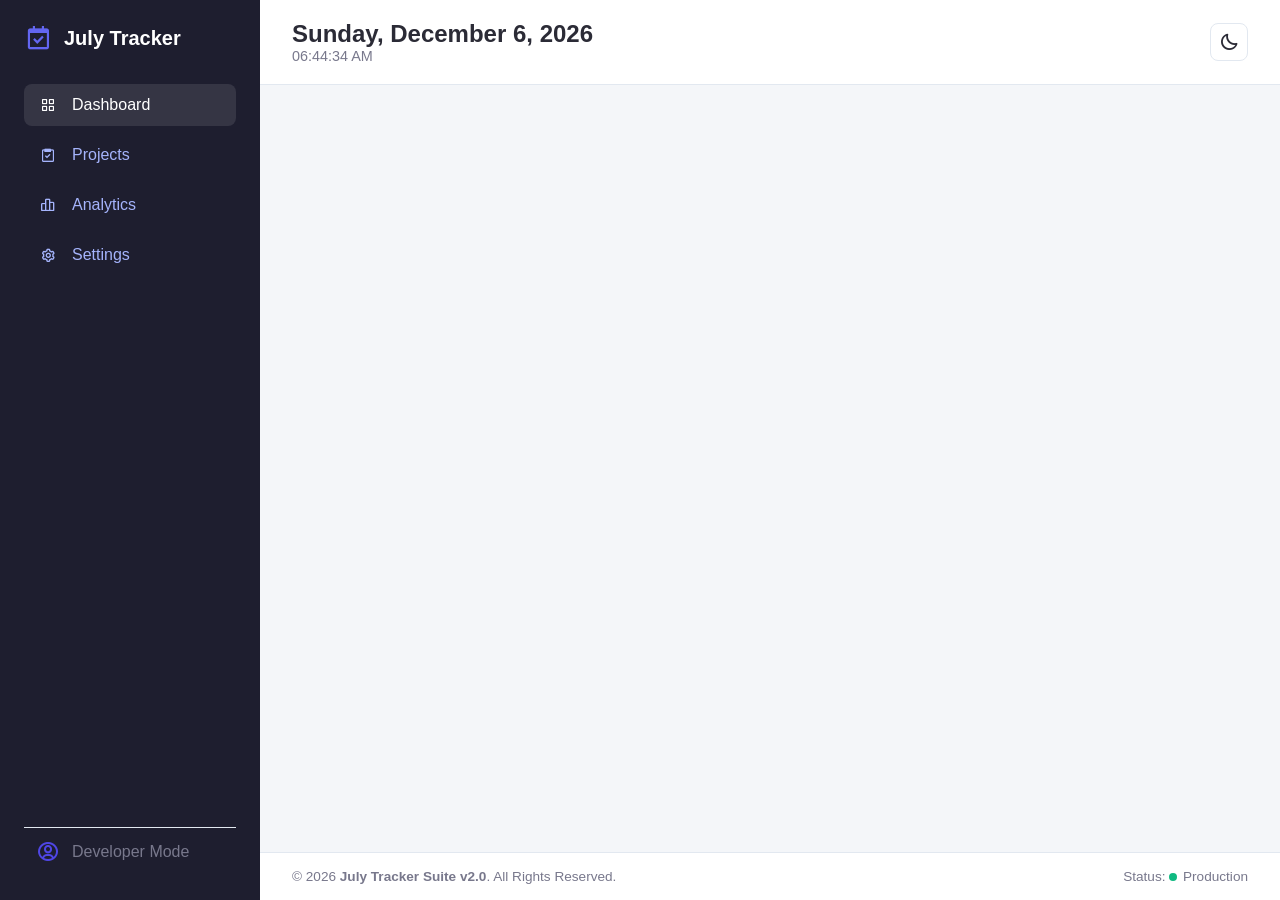
==== commit 745f92d2: "version 2.5" ====
--- a/index.html
+++ b/index.html
@@ -3,141 +3,70 @@
 <head>
     <meta charset="UTF-8">
     <meta name="viewport" content="width=device-width, initial-scale=1.0">
-    <title>July Tracker v2.0</title>
+    <title>July Tracker v2.0 - Core Dashboard</title>
     <link href="https://unpkg.com/boxicons@2.1.4/css/boxicons.min.css" rel="stylesheet">
     <link rel="stylesheet" href="assets/css/style.css">
 </head>
 <body>
 
     <div class="app-container">
+        
         <aside class="sidebar">
             <div class="sidebar-brand">
                 <i class="bx bx-calendar-check"></i>
                 <span>July Tracker</span>
             </div>
+            
             <nav class="sidebar-menu">
-                <a href="#" class="active"><i class="bx bx-grid-alt"></i> Dashboard</a>
-                <a href="#"><i class="bx bx-task"></i> Projects</a>
-                <a href="#"><i class="bx bx-bar-chart-alt-2"></i> Analytics</a>
-                <a href="#"><i class="bx bx-cog"></i> Settings</a>
+                <a href="#dashboard" class="nav-link active" data-target="dashboard">
+                    <i class="bx bx-grid-alt"></i> <span>Dashboard</span>
+                </a>
+                <a href="#projects" class="nav-link" data-target="projects">
+                    <i class="bx bx-task"></i> <span>Projects</span>
+                </a>
+                <a href="#analytics" class="nav-link" data-target="analytics">
+                    <i class="bx bx-bar-chart-alt-2"></i> <span>Analytics</span>
+                </a>
+                <a href="#settings" class="nav-link" data-target="settings">
+                    <i class="bx bx-cog"></i> <span>Settings</span>
+                </a>
             </nav>
-            <div class="sidebar-footer">
-                <p>v2.0 Selected</p>
+
+            <div class="sidebar-user-profile">
+                <i class='bx bx-user-circle'></i>
+                <span>Developer Mode</span>
             </div>
         </aside>
 
-        <main class="main-content">
+        <div class="main-layout-wrapper">
+            
             <header class="main-header">
                 <div class="header-info">
-                    <h1 id="header-date">Loading Date...</h1>
+                    <h1 id="header-date">Loading System Date...</h1>
                     <p id="header-time">00:00:00 AM</p>
                 </div>
-                <button id="theme-toggle" class="btn-icon" aria-label="Toggle Theme">
-                    <i class="bx bx-moon"></i>
-                </button>
+                <div class="header-actions">
+                    <button id="theme-toggle" class="btn-icon" aria-label="Toggle Theme">
+                        <i class="bx bx-moon"></i>
+                    </button>
+                </div>
             </header>
 
-            <div class="dashboard-grid">
-                
-                <section class="card card-hero">
-                    <h3>July Monthly Progress</h3>
-                    <div class="progress-container">
-                        <div class="progress-bar-wrapper">
-                            <div class="progress-bar" id="monthly-progress-bar" style="width: 0%"></div>
-                        </div>
-                        <span id="progress-percent">0% Completed</span>
+            <main class="content-body">
+                <div id="router-view">
                     </div>
-                </section>
+            </main>
 
-                <section class="stats-row">
-                    <div class="card stat-card">
-                        <i class="bx bx-zap icon-streak"></i>
-                        <div>
-                            <h4 id="stat-streak">0 Days</h4>
-                            <p>Daily Streak</p>
-                        </div>
-                    </div>
-                    <div class="card stat-card">
-                        <i class="bx bx-git-branch icon-commits"></i>
-                        <div>
-                            <h4 id="stat-commits">0</h4>
-                            <p>GitHub Commits</p>
-                        </div>
-                    </div>
-                    <div class="card stat-card">
-                        <i class="bx bx-time-five icon-hours"></i>
-                        <div>
-                            <h4 id="stat-hours">0 hrs</h4>
-                            <p>Build Hours</p>
-                        </div>
-                    </div>
-                </section>
+            <footer class="main-footer">
+                <div class="footer-left">
+                    <p>&copy; 2026 <strong>July Tracker Suite v2.0</strong>. All Rights Reserved.</p>
+                </div>
+                <div class="footer-right">
+                    <span>Status: <span class="status-indicator-online"></span> Production</span>
+                </div>
+            </footer>
 
-                <section class="card card-checklist">
-                    <h3><i class="bx bx-list-check"></i> Today's Mission (Daily Checklist)</h3>
-                    <form id="checklist-form" class="flex-input">
-                        <input type="text" id="checklist-input" placeholder="Add a vital task..." required>
-                        <button type="submit" class="btn-primary">Add</button>
-                    </form>
-                    <ul id="checklist-items" class="todo-list"></ul>
-                </section>
-
-                <section class="card card-projects">
-                    <h3><i class="bx bx-folder-open"></i> Project Manager</h3>
-                    <form id="project-form" class="project-form-grid">
-                        <input type="text" id="proj-title" placeholder="Project Name" required>
-                        <select id="proj-priority">
-                            <option value="Low">Low Priority</option>
-                            <option value="Medium" selected>Medium Priority</option>
-                            <option value="High">High Priority</option>
-                        </select>
-                        <input type="date" id="proj-deadline" required>
-                        <button type="submit" class="btn-primary">Track Project</button>
-                    </form>
-                    <div class="table-responsive">
-                        <table>
-                            <thead>
-                                <tr>
-                                    <th>Project</th>
-                                    <th>Priority</th>
-                                    <th>Deadline</th>
-                                    <th>Status</th>
-                                    <th>Action</th>
-                                </tr>
-                            </thead>
-                            <tbody id="project-list"></tbody>
-                        </table>
-                    </div>
-                </section>
-
-                <section class="card card-earnings">
-                    <h3><i class="bx bx-dollar-circle"></i> Freelancing Revenue & Earnings</h3>
-                    <div class="earnings-summary">
-                        <div>
-                            <h2 id="total-revenue">$0.00</h2>
-                            <p>Total Revenue</p>
-                        </div>
-                    </div>
-                    <form id="earnings-form" class="flex-input">
-                        <input type="number" id="earn-amount" placeholder="Amount ($)" step="0.01" required>
-                        <input type="text" id="earn-client" placeholder="Client / Project" required>
-                        <button type="submit" class="btn-primary">Add Revenue</button>
-                    </form>
-                </section>
-
-                <section class="card card-notes">
-                    <h3><i class="bx bx-note"></i> Daily Notes & Scratchpad</h3>
-                    <textarea id="notes-textarea" placeholder="Jot down quick thoughts, logs, or snippets..."></textarea>
-                    <p class="saved-status" id="notes-status">Auto-saved to LocalStorage</p>
-                </section>
-
-                <section class="card card-quote">
-                    <p id="quote-text">"Loading inspiration..."</p>
-                    <span id="quote-author">- System</span>
-                </section>
-
-            </div>
-        </main>
+        </div>
     </div>
 
     <script type="module" src="assets/js/app.js"></script>
--- a/assets/css/style.css
+++ b/assets/css/style.css
@@ -373,4 +373,109 @@
 @media (max-width: 576px) {
     .main-content { padding: 1rem; }
     .flex-input { flex-direction: column; }
+}
+
+/* ==========================================
+   ROUTING VIEW STATES
+   ========================================== */
+.page-view {
+    display: none;
+    animation: fadeIn 0.25s ease-in-out forwards;
+}
+
+.page-view.active {
+    display: block;
+}
+
+@keyframes fadeIn {
+    from { opacity: 0; transform: translateY(8px); }
+    to { opacity: 1; transform: translateY(0); }
+}
+
+/* ==========================================
+   GLOBAL DESIGN INTEGRATION & SPECIFIC WRAPPER
+   ========================================== */
+.main-layout-wrapper {
+    margin-left: 260px; /* Sidebar layout padding block */
+    flex-grow: 1;
+    display: flex;
+    flex-direction: column;
+    min-height: 100vh;
+    width: calc(100% - 260px);
+}
+
+.content-body {
+    padding: 2rem;
+    flex-grow: 1; /* Pushes footer downwards */
+}
+
+/* ==========================================
+   NAVBAR / SIDEBAR EXTENSIONS
+   ========================================== */
+.sidebar-user-profile {
+    display: flex;
+    align-items: center;
+    gap: 0.75rem;
+    padding: 0.75rem;
+    border-top: 1px solid var(--border-color);
+    margin-top: auto;
+    color: var(--text-muted);
+}
+.sidebar-user-profile i {
+    font-size: 1.5rem;
+    color: var(--accent);
+}
+
+/* ==========================================
+   HEADER ACTIONS & STYLES
+   ========================================== */
+.main-header {
+    background-color: var(--bg-card);
+    padding: 1.25rem 2rem;
+    border-bottom: 1px solid var(--border-color);
+    display: flex;
+    justify-content: space-between;
+    align-items: center;
+    position: sticky;
+    top: 0;
+    z-index: 90;
+    transition: var(--transition);
+}
+
+/* ==========================================
+   GLOBAL FOOTER COMPONENT
+   ========================================== */
+.main-footer {
+    background-color: var(--bg-card);
+    border-top: 1px solid var(--border-color);
+    padding: 1rem 2rem;
+    display: flex;
+    justify-content: space-between;
+    align-items: center;
+    font-size: 0.85rem;
+    color: var(--text-muted);
+    transition: var(--transition);
+    margin-top: auto;
+}
+
+.status-indicator-online {
+    display: inline-block;
+    width: 8px;
+    height: 8px;
+    background-color: var(--success);
+    border-radius: 50%;
+    margin-right: 2px;
+}
+
+/* ==========================================
+   RESPONSIVE LAYOUT BREAKPOINTS (MEDIA QUERIES)
+   ========================================== */
+@media (max-width: 992px) {
+    .main-layout-wrapper {
+        margin-left: 70px;
+        width: calc(100% - 70px);
+    }
+    .main-header, .main-footer {
+        padding: 1rem;
+    }
 }
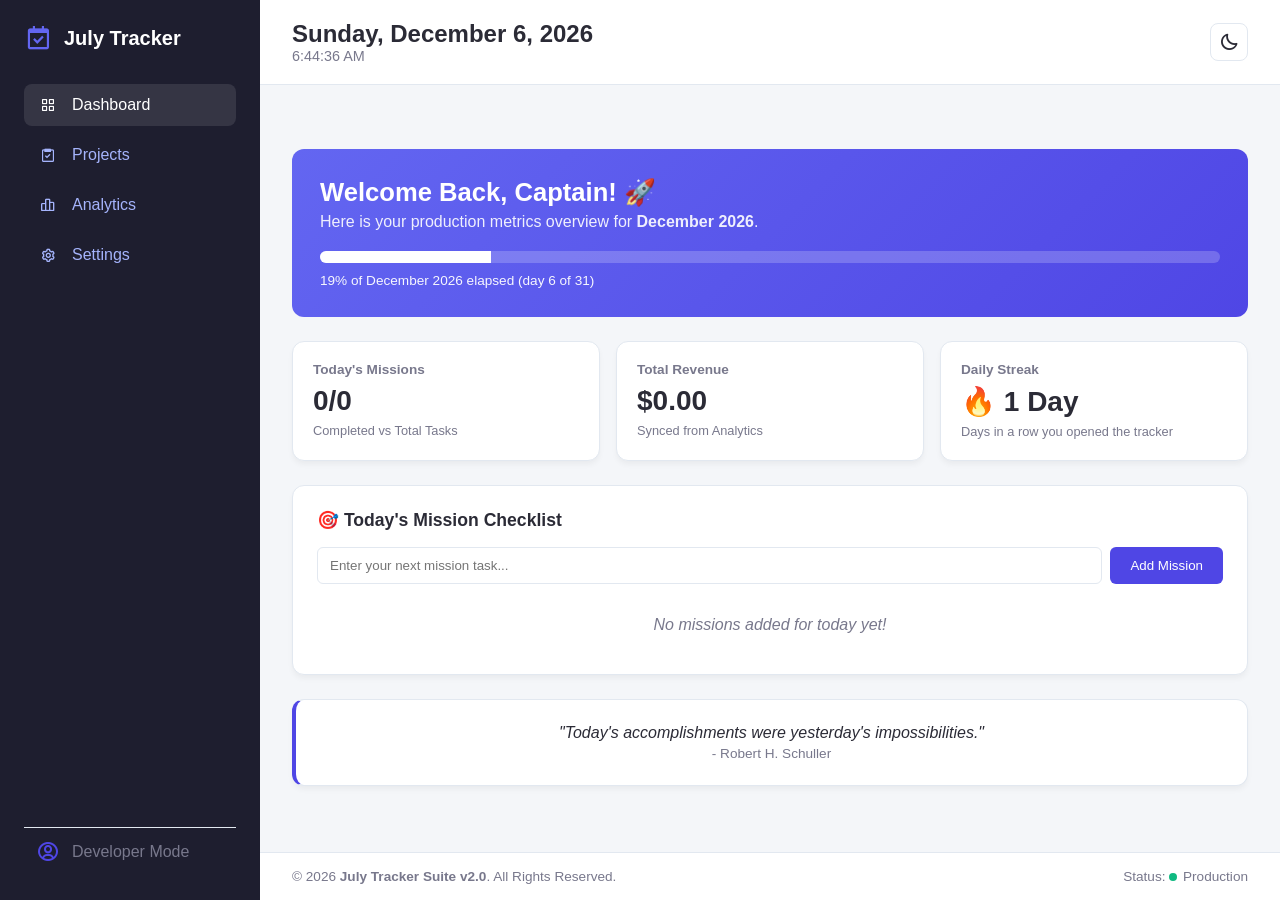
==== commit d861dac4: "Fix routing, storage, styles and dashboard" ====
--- a/index.html
+++ b/index.html
@@ -6,6 +6,7 @@
     <title>July Tracker v2.0 - Core Dashboard</title>
     <link href="https://unpkg.com/boxicons@2.1.4/css/boxicons.min.css" rel="stylesheet">
     <link rel="stylesheet" href="assets/css/style.css">
+    <link rel="stylesheet" href="assets/css/components.css">
 </head>
 <body>
 
--- a/assets/css/style.css
+++ b/assets/css/style.css
@@ -478,4 +478,22 @@
     .main-header, .main-footer {
         padding: 1rem;
     }
+}
+
+/* SPA Active Route Visibility Controllers */
+#router-view {
+    display: block !important;
+    width: 100%;
+    min-height: 100%;
+    opacity: 1;
+    transition: opacity 0.2s ease-in-out;
+}
+
+/* Ensure empty dynamic states don't hide structural layouts completely */
+.empty-text {
+    color: var(--text-muted, #888);
+    font-style: italic;
+    padding: 1rem 0;
+    text-align: center;
+    width: 100%;
 }
--- a/assets/css/components.css
+++ b/assets/css/components.css
@@ -0,0 +1,211 @@
+/* ==========================================
+   PAGE COMPONENTS (dashboard, projects, analytics, settings)
+   Uses the variables defined in style.css
+   ========================================== */
+
+.container-card {
+    background-color: var(--bg-card);
+    border: 1px solid var(--border-color);
+    border-radius: 12px;
+    padding: 1.5rem;
+    box-shadow: 0 4px 6px -1px rgba(0, 0, 0, 0.05);
+    margin-bottom: 1.5rem;
+}
+
+.container-card h3,
+.projects-display-section h3 {
+    font-size: 1.1rem;
+    font-weight: 600;
+    margin-bottom: 1rem;
+}
+
+.page-header { margin-bottom: 1.5rem; }
+.page-header h2 { font-size: 1.5rem; margin-bottom: 0.25rem; }
+.page-header p { color: var(--text-muted); font-size: 0.95rem; }
+
+.text-center { text-align: center; }
+
+/* ---------- Buttons ---------- */
+button { font-family: inherit; }
+
+.btn-secondary,
+.btn-success,
+.btn-danger,
+.btn-danger-outline,
+.btn-sm,
+.checklist-item button,
+.dashboard-wrapper form button[type="submit"],
+.crud-form-row button {
+    border: none;
+    padding: 0.65rem 1.25rem;
+    border-radius: 6px;
+    cursor: pointer;
+    font-weight: 500;
+    white-space: nowrap;
+    transition: var(--transition);
+}
+
+.crud-form-row button { background-color: var(--accent); color: #fff; }
+.crud-form-row button:hover { background-color: var(--accent-hover); }
+
+.btn-secondary { background-color: var(--border-color); color: var(--text-main); }
+.btn-success { background-color: var(--success); color: #fff; }
+.btn-success:hover { filter: brightness(0.92); }
+.btn-danger { background-color: var(--danger); color: #fff; }
+.btn-danger:hover { filter: brightness(0.92); }
+.btn-danger-outline {
+    background: transparent;
+    color: var(--danger);
+    border: 1px solid var(--danger);
+}
+.btn-danger-outline:hover { background-color: var(--danger); color: #fff; }
+.btn-sm { padding: 0.35rem 0.75rem; font-size: 0.85rem; background-color: var(--accent); color: #fff; }
+.btn-sm.btn-danger { background-color: var(--danger); }
+
+/* ---------- Header / footer helpers ---------- */
+.header-actions { display: flex; align-items: center; gap: 0.75rem; }
+.footer-left, .footer-right { display: flex; align-items: center; gap: 0.5rem; }
+
+/* ---------- Dashboard ---------- */
+.dashboard-hero {
+    background: linear-gradient(135deg, #6366f1 0%, #4f46e5 100%);
+    color: #fff;
+    border-radius: 12px;
+    padding: 1.75rem;
+    margin-bottom: 1.5rem;
+}
+.dashboard-hero h2 { font-size: 1.6rem; margin-bottom: 0.35rem; }
+.dashboard-hero p { opacity: 0.9; }
+.dashboard-hero .progress-container { margin-top: 1.25rem; }
+.dashboard-hero #progress-percent { font-size: 0.85rem; opacity: 0.95; }
+
+.stats-grid {
+    display: grid;
+    grid-template-columns: repeat(auto-fit, minmax(220px, 1fr));
+    gap: 1rem;
+    margin-bottom: 1.5rem;
+}
+.stats-grid .stat-card {
+    display: block;
+    background-color: var(--bg-card);
+    border: 1px solid var(--border-color);
+    border-radius: 12px;
+    padding: 1.25rem;
+    box-shadow: 0 4px 6px -1px rgba(0, 0, 0, 0.05);
+}
+.stat-card h4 {
+    font-size: 0.85rem;
+    color: var(--text-muted);
+    font-weight: 600;
+    margin-bottom: 0.5rem;
+}
+.stat-card p { font-size: 1.75rem; font-weight: 700; margin-bottom: 0.25rem; }
+.stat-card small { color: var(--text-muted); font-size: 0.8rem; }
+
+.crud-form-row { display: flex; gap: 0.5rem; margin-bottom: 1rem; }
+
+.checklist-list-group { list-style: none; display: flex; flex-direction: column; gap: 0.5rem; }
+.checklist-item {
+    display: flex;
+    align-items: center;
+    justify-content: space-between;
+    gap: 0.75rem;
+    padding: 0.6rem 0.85rem;
+    background-color: var(--bg-primary);
+    border-radius: 8px;
+}
+.checklist-item.completed .task-info span {
+    text-decoration: line-through;
+    color: var(--text-muted);
+}
+.task-info { display: flex; align-items: center; gap: 0.75rem; min-width: 0; }
+.task-info input[type="checkbox"] { width: auto; cursor: pointer; }
+.task-info span { overflow-wrap: anywhere; }
+.task-actions { display: flex; gap: 0.25rem; }
+.checklist-item button { background: none; padding: 0.25rem 0.4rem; font-size: 1rem; }
+
+/* ---------- Projects ---------- */
+.crud-grid-form {
+    display: grid;
+    grid-template-columns: repeat(auto-fit, minmax(200px, 1fr));
+    gap: 1rem;
+    align-items: end;
+}
+.form-group { display: flex; flex-direction: column; gap: 0.35rem; }
+.form-group label { font-size: 0.85rem; color: var(--text-muted); font-weight: 600; }
+.form-btn-wrapper { display: flex; gap: 0.5rem; }
+
+.projects-card-grid {
+    display: grid;
+    grid-template-columns: repeat(auto-fill, minmax(260px, 1fr));
+    gap: 1rem;
+}
+.project-card {
+    background-color: var(--bg-card);
+    border: 1px solid var(--border-color);
+    border-left: 4px solid var(--accent);
+    border-radius: 12px;
+    padding: 1.25rem;
+    box-shadow: 0 4px 6px -1px rgba(0, 0, 0, 0.05);
+}
+.project-card.priority-high { border-left-color: var(--danger); }
+.project-card.priority-medium { border-left-color: var(--warning); }
+.project-card.priority-low { border-left-color: var(--success); }
+.project-header {
+    display: flex;
+    justify-content: space-between;
+    align-items: flex-start;
+    gap: 0.5rem;
+    margin-bottom: 0.75rem;
+}
+.project-header h3 { font-size: 1.05rem; margin: 0; overflow-wrap: anywhere; }
+.priority-high .badge { background-color: rgba(239, 68, 68, 0.1); color: var(--danger); }
+.priority-medium .badge { background-color: rgba(245, 158, 11, 0.1); color: var(--warning); }
+.priority-low .badge { background-color: rgba(16, 185, 129, 0.1); color: var(--success); }
+.font-weight-bold { font-weight: 700; }
+.project-details { color: var(--text-muted); font-size: 0.9rem; margin-bottom: 1rem; }
+.project-details p { margin-bottom: 0.25rem; }
+.project-actions { display: flex; gap: 0.5rem; }
+
+/* ---------- Analytics ---------- */
+.revenue-summary { display: flex; align-items: baseline; gap: 0.75rem; }
+.revenue-summary .amount { font-size: 2rem; font-weight: 700; color: var(--success); }
+.revenue-summary .label { color: var(--text-muted); }
+
+.crud-form-inline { display: flex; flex-wrap: wrap; gap: 0.75rem; }
+.crud-form-inline input { flex: 1 1 180px; width: auto; }
+.crud-form-inline select { flex: 0 1 160px; width: auto; }
+
+.responsive-table-scroll { overflow-x: auto; }
+.data-table td .btn-icon { display: inline-flex; padding: 0.25rem 0.4rem; font-size: 1rem; margin-right: 0.25rem; }
+
+.status-tag {
+    padding: 0.25rem 0.6rem;
+    border-radius: 999px;
+    font-size: 0.75rem;
+    font-weight: 600;
+}
+.status-paid { background-color: rgba(16, 185, 129, 0.12); color: var(--success); }
+.status-pending { background-color: rgba(245, 158, 11, 0.12); color: var(--warning); }
+.status-proposed { background-color: rgba(99, 102, 241, 0.12); color: var(--accent); }
+
+/* ---------- Settings ---------- */
+.notes-system-block { display: flex; flex-direction: column; gap: 0.75rem; }
+.notes-action-bar { display: flex; justify-content: space-between; align-items: center; gap: 1rem; }
+.status-indicator { font-size: 0.8rem; color: var(--text-muted); }
+.preferences-grid {
+    display: grid;
+    grid-template-columns: repeat(auto-fit, minmax(280px, 1fr));
+    gap: 1rem;
+}
+.pref-card h4 { margin-bottom: 0.5rem; }
+.pref-card p { color: var(--text-muted); font-size: 0.9rem; margin-bottom: 1rem; }
+.toggle-placeholder-info { font-size: 0.85rem; color: var(--text-muted); }
+
+/* ---------- Mobile ---------- */
+@media (max-width: 576px) {
+    .crud-form-row { flex-direction: column; }
+    .content-body { padding: 1rem; }
+    .main-header { padding: 1rem; }
+    .notes-action-bar { flex-direction: column; align-items: stretch; }
+}
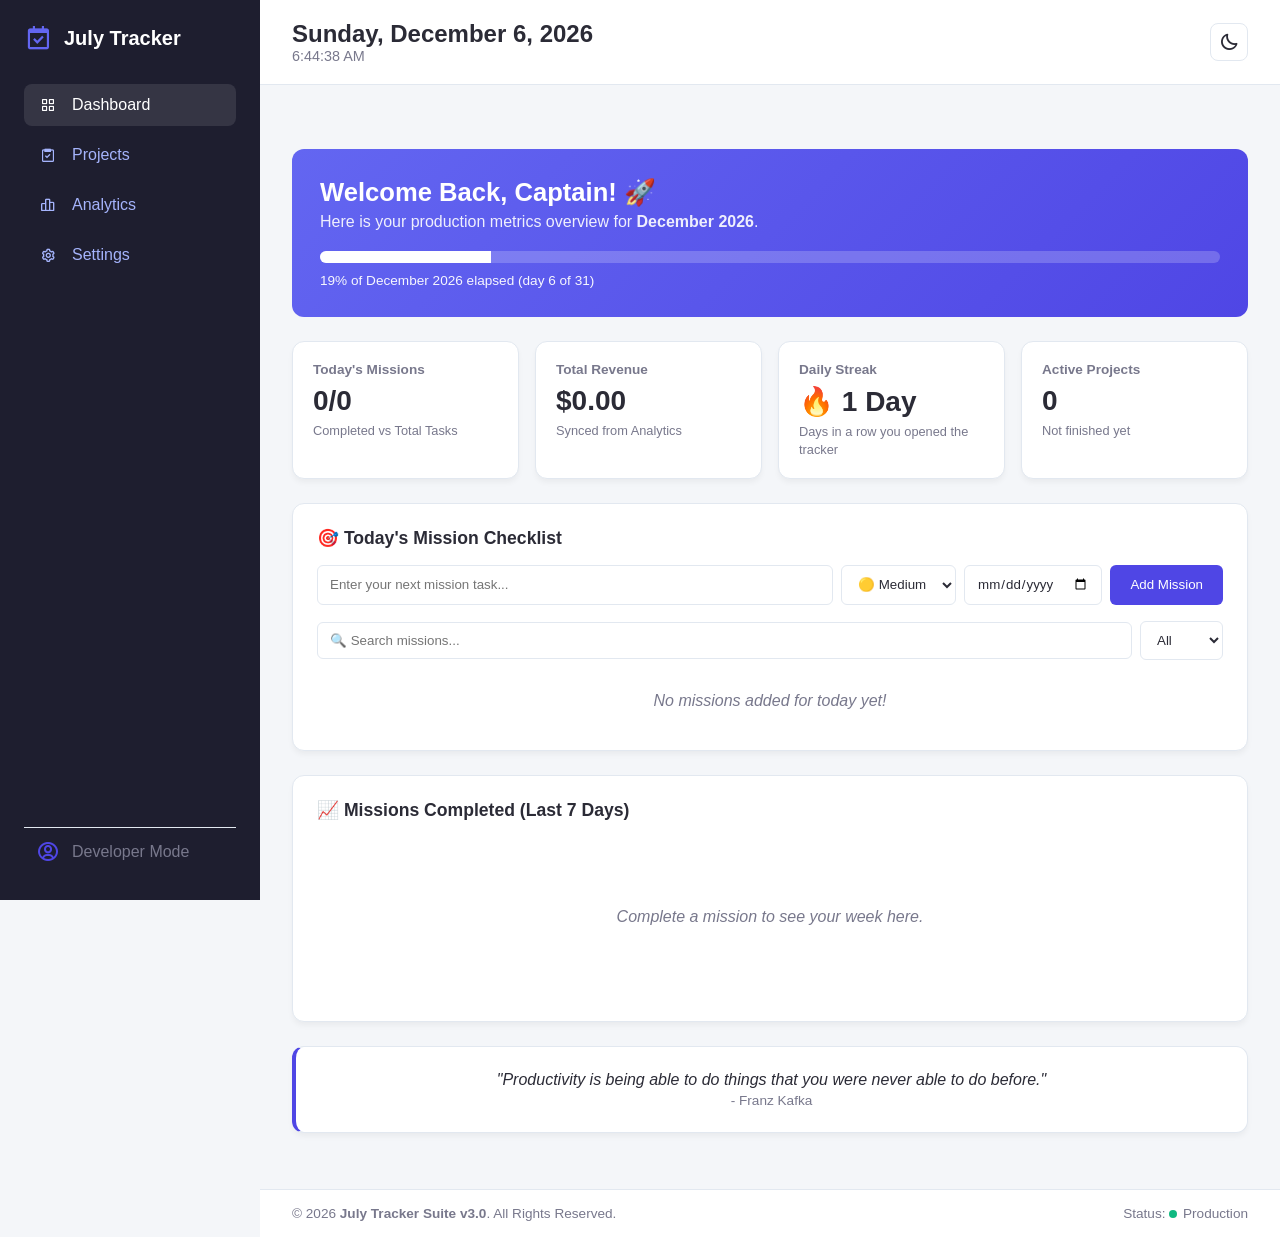
==== commit 4cc64af5: "Version 3.0" ====
--- a/index.html
+++ b/index.html
@@ -3,7 +3,7 @@
 <head>
     <meta charset="UTF-8">
     <meta name="viewport" content="width=device-width, initial-scale=1.0">
-    <title>July Tracker v2.0 - Core Dashboard</title>
+    <title>July Tracker v3.0 - Core Dashboard</title>
     <link href="https://unpkg.com/boxicons@2.1.4/css/boxicons.min.css" rel="stylesheet">
     <link rel="stylesheet" href="assets/css/style.css">
     <link rel="stylesheet" href="assets/css/components.css">
@@ -60,7 +60,7 @@
 
             <footer class="main-footer">
                 <div class="footer-left">
-                    <p>&copy; 2026 <strong>July Tracker Suite v2.0</strong>. All Rights Reserved.</p>
+                    <p>&copy; 2026 <strong>July Tracker Suite v3.0</strong>. All Rights Reserved.</p>
                 </div>
                 <div class="footer-right">
                     <span>Status: <span class="status-indicator-online"></span> Production</span>
--- a/assets/css/components.css
+++ b/assets/css/components.css
@@ -202,6 +202,91 @@
 .pref-card p { color: var(--text-muted); font-size: 0.9rem; margin-bottom: 1rem; }
 .toggle-placeholder-info { font-size: 0.85rem; color: var(--text-muted); }
 
+/* ==========================================
+   VERSION 3 ADDITIONS
+   ========================================== */
+
+.summary-line { color: var(--text-muted); font-size: 0.9rem; margin: 0.25rem 0 1rem; }
+.card-hint { color: var(--text-muted); font-size: 0.9rem; margin-bottom: 1rem; }
+.section-title-row { display: flex; justify-content: space-between; align-items: center; gap: 1rem; flex-wrap: wrap; }
+.section-title-row select { width: auto; }
+
+/* ---------- Task form, toolbar and items ---------- */
+.task-form { flex-wrap: wrap; }
+.task-form input[type="text"] { flex: 1 1 220px; width: auto; }
+.task-form select,
+.task-form input[type="date"] { flex: 0 0 auto; width: auto; }
+
+.task-toolbar { display: flex; gap: 0.5rem; margin-bottom: 1rem; flex-wrap: wrap; align-items: center; }
+.task-toolbar input[type="search"] { flex: 1 1 200px; width: auto; }
+.task-toolbar select { flex: 0 0 auto; width: auto; }
+.task-toolbar .btn-secondary { padding: 0.55rem 1rem; }
+.task-toolbar [hidden] { display: none; }
+
+.checklist-item { border-left: 4px solid transparent; }
+.checklist-item.priority-high { border-left-color: var(--danger); }
+.checklist-item.priority-medium { border-left-color: var(--warning); }
+.checklist-item.priority-low { border-left-color: var(--success); }
+.checklist-item.completed { opacity: 0.7; }
+.checklist-item.overdue .task-meta { color: var(--danger); font-weight: 600; }
+.task-text { display: flex; flex-direction: column; gap: 0.15rem; min-width: 0; }
+.task-meta { color: var(--text-muted); font-size: 0.78rem; }
+.checklist-item.completed .task-text span { text-decoration: line-through; color: var(--text-muted); }
+
+/* ---------- Projects: status + progress ---------- */
+.project-status-row { display: flex; justify-content: space-between; align-items: center; margin-bottom: 0.5rem; }
+.progress-number { font-weight: 700; font-size: 0.9rem; }
+.status-pill { padding: 0.2rem 0.6rem; border-radius: 999px; font-size: 0.75rem; font-weight: 600; }
+.status-todo { background-color: rgba(120, 120, 140, 0.15); color: var(--text-muted); }
+.status-doing { background-color: rgba(99, 102, 241, 0.12); color: var(--accent); }
+.status-done { background-color: rgba(16, 185, 129, 0.12); color: var(--success); }
+
+.mini-progress { height: 8px; border-radius: 999px; background-color: var(--border-color); overflow: hidden; margin-bottom: 1rem; }
+.mini-progress-fill { height: 100%; background-color: var(--accent); border-radius: 999px; transition: width 0.4s ease-out; }
+.project-card .mini-progress-fill { background-color: var(--accent); }
+.overdue-flag { color: var(--danger); font-weight: 600; }
+
+input[type="range"] { padding: 0; height: 2.2rem; accent-color: var(--accent); cursor: pointer; border: none; background: transparent; }
+
+/* ---------- Charts ---------- */
+.charts-grid {
+    display: grid;
+    grid-template-columns: repeat(auto-fit, minmax(300px, 1fr));
+    gap: 1rem;
+}
+.charts-grid .container-card { margin-bottom: 0; }
+.charts-grid + .form-container { margin-top: 1.5rem; }
+.chart-box { min-height: 160px; display: flex; align-items: center; justify-content: center; }
+.chart-svg { width: 100%; max-width: 480px; height: auto; display: block; }
+
+.chart-axis { stroke: var(--border-color); stroke-width: 1; }
+.chart-bar { fill: var(--accent); }
+.chart-bar:hover { fill: var(--accent-hover); }
+.chart-value { fill: var(--text-main); font-size: 11px; font-weight: 600; }
+.chart-label { fill: var(--text-muted); font-size: 11px; }
+.chart-center-value { fill: var(--text-main); font-size: 17px; font-weight: 700; }
+
+.donut-wrap { display: flex; align-items: center; justify-content: center; gap: 1.5rem; flex-wrap: wrap; width: 100%; }
+.chart-donut { max-width: 180px; }
+.donut-track { stroke: var(--border-color); }
+.donut-seg { transition: opacity 0.2s; }
+.donut-seg:hover { opacity: 0.8; }
+.seg-paid { stroke: var(--success); }
+.seg-pending { stroke: var(--warning); }
+.seg-proposed { stroke: var(--accent); }
+.chart-legend { list-style: none; display: flex; flex-direction: column; gap: 0.5rem; font-size: 0.9rem; }
+.chart-legend li { display: flex; align-items: center; gap: 0.5rem; }
+.legend-dot { width: 12px; height: 12px; border-radius: 50%; display: inline-block; background-color: var(--border-color); }
+.legend-dot.seg-paid { background-color: var(--success); }
+.legend-dot.seg-pending { background-color: var(--warning); }
+.legend-dot.seg-proposed { background-color: var(--accent); }
+
+/* ---------- Backup ---------- */
+.backup-actions { display: flex; gap: 0.75rem; flex-wrap: wrap; }
+.backup-actions button { border: none; padding: 0.65rem 1.25rem; border-radius: 6px; cursor: pointer; font-weight: 500; }
+.backup-status { margin-top: 0.75rem; font-size: 0.9rem; color: var(--success); min-height: 1.2em; }
+.backup-status.backup-error { color: var(--danger); }
+
 /* ---------- Mobile ---------- */
 @media (max-width: 576px) {
     .crud-form-row { flex-direction: column; }
